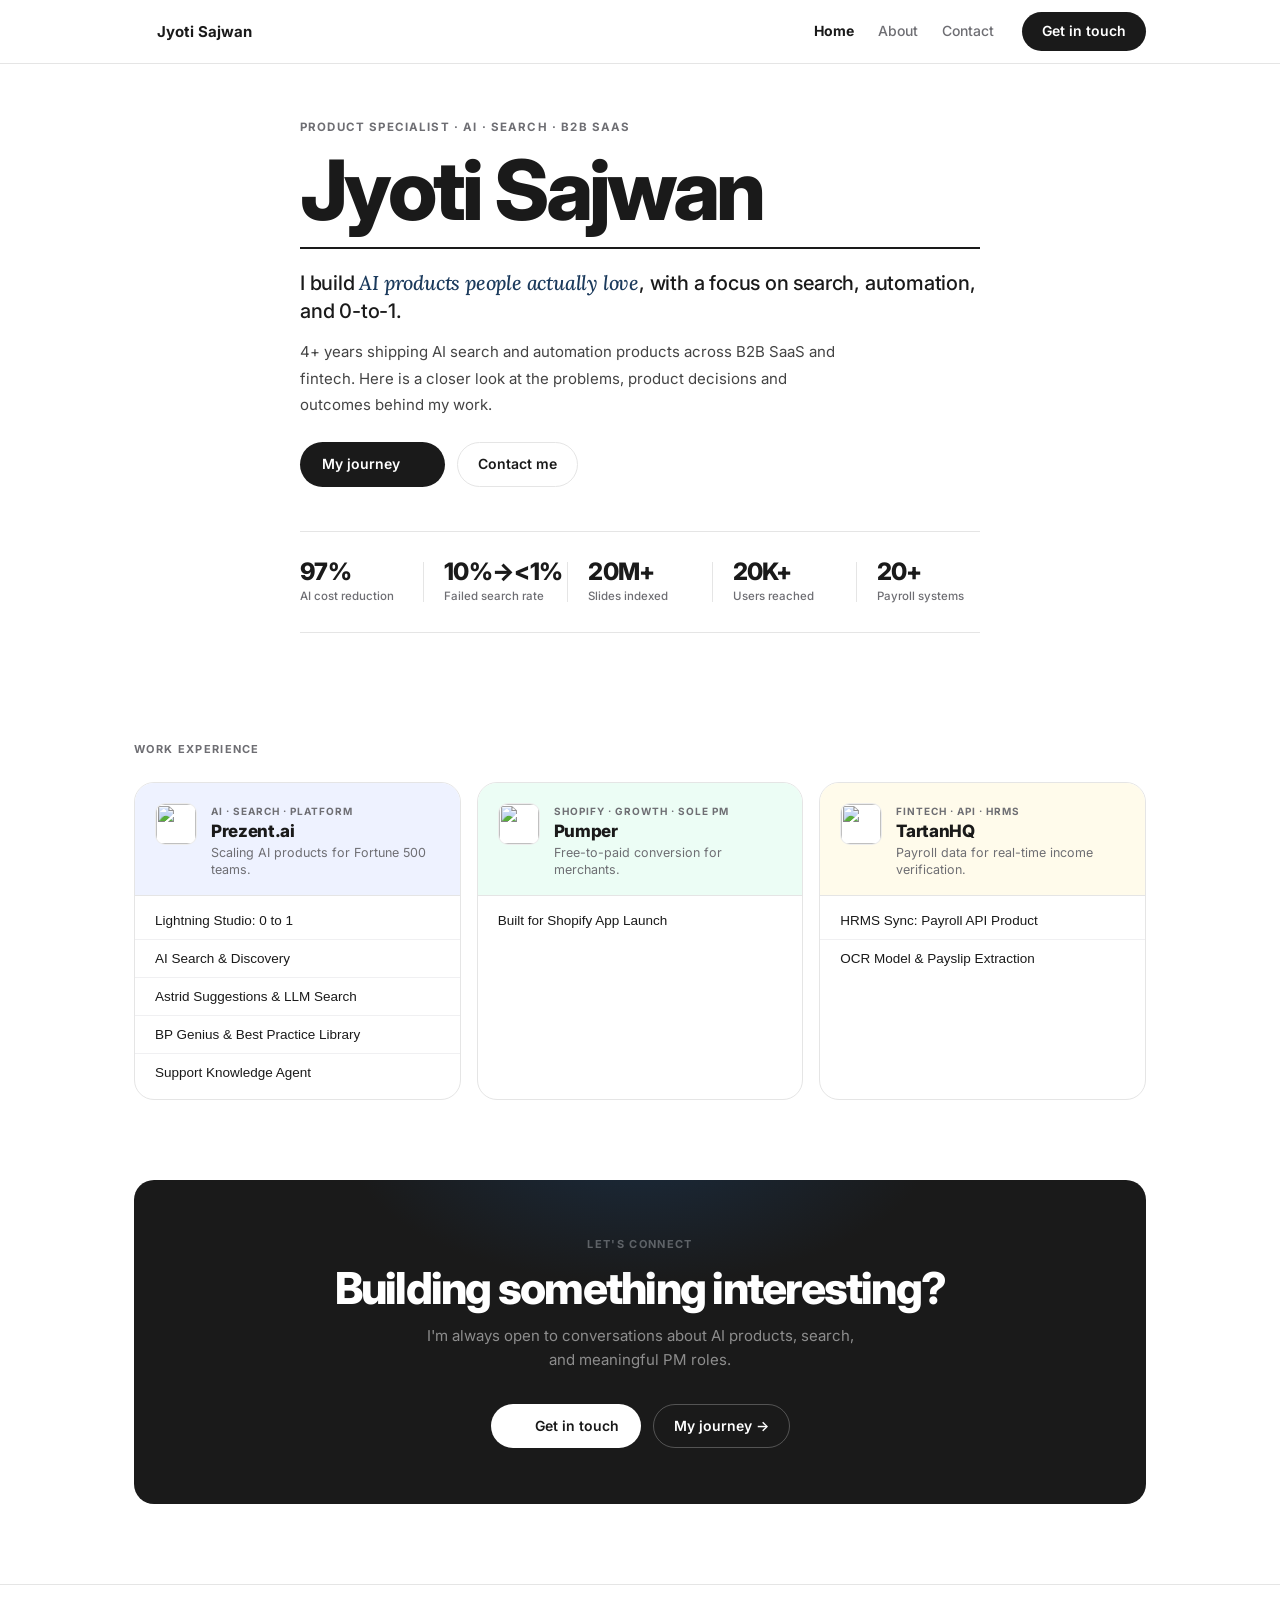
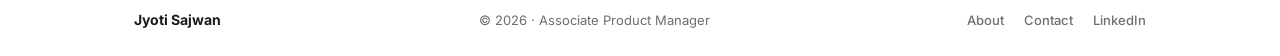
==== index.html @ 501ffacd "Add files via upload" ====
<!DOCTYPE html>
<html lang="en">
<head>
  <meta charset="UTF-8" />
  <meta name="viewport" content="width=device-width, initial-scale=1.0" />
  <title>Jyoti Sajwan | Product Manager</title>
  <meta name="description" content="Product professional with 4+ years of experience across AI products, search, automation, B2B SaaS and fintech. Selected work and experience." />
  <link rel="preconnect" href="https://fonts.googleapis.com" />
  <link rel="preconnect" href="https://fonts.gstatic.com" crossorigin />
  <link href="https://fonts.googleapis.com/css2?family=Inter:ital,wght@0,300;0,400;0,500;0,600;0,700;0,800;0,900;1,400&family=Lora:ital,wght@1,400;1,500;1,600&display=swap" rel="stylesheet" />
  <link rel="stylesheet" href="style.css" />
  <link rel="stylesheet" href="workflows.css" />
</head>
<body>
  <script src="assets/svg-sprite.js"></script>
  <!-- Shared SVG defs for every .wf diagram (styled in workflows.css) -->
  <svg class="wf-defs" width="0" height="0" aria-hidden="true" focusable="false">
    <defs>
      <marker id="wf-arrow" viewBox="0 0 10 10" refX="9" refY="5" markerWidth="7" markerHeight="7" orient="auto"><path class="wf-arrowhead" d="M1 1 L9 5 L1 9"/></marker>
      <linearGradient id="wf-area" x1="0" y1="0" x2="0" y2="1"><stop class="wf-area-stop wf-area-stop--top" offset="0"/><stop class="wf-area-stop wf-area-stop--bottom" offset="1"/></linearGradient>
    </defs>
  </svg>

  <!-- ═══════════════════════════════
       NAV
  ══════════════════════════════════ -->
  <nav class="nav" id="nav">
    <div class="nav-inner">
      <a href="index.html" class="nav-logo">
        <svg width="15" height="15" fill="none" stroke="currentColor" stroke-width="1.8" stroke-linecap="round" stroke-linejoin="round"><use href="#icon-1e23f2d197a8" /></svg>
        Jyoti Sajwan
      </a>
      <div class="nav-links">
        <div class="nav-desktop-links">
          <a href="index.html" class="nav-link" style="color:var(--black);font-weight:700">Home</a>
          <a href="about.html" class="nav-link">About</a>
          <a href="contact.html" class="nav-link">Contact</a>
        </div>
        <a href="contact.html" class="nav-cta">Get in touch</a>
      </div>
      <button class="hamburger" id="hamburger" aria-label="Menu">
        <span></span><span></span><span></span>
      </button>
    </div>
    <div class="mobile-nav" id="mobileNav">
      <a href="index.html"   class="mob-link" onclick="closeNav()">Home</a>
      <a href="about.html"   class="mob-link" onclick="closeNav()">About</a>
      <a href="contact.html" class="mob-link" onclick="closeNav()">Contact</a>
      <a href="contact.html" class="mob-link mob-cta" onclick="closeNav()">Get in touch</a>
    </div>
  </nav>

  <main>

    <!-- ═══════════════════════════════
         HERO, WORK INTRO
    ══════════════════════════════════ -->
    <section class="hero hero-work" id="top">
      <div class="container">

        <div class="hero-work-head">
          <p class="eyebrow">Product Specialist · AI · Search · B2B SaaS</p>
          <h1 class="hero-name">Jyoti Sajwan</h1>

          <div class="hero-rule"></div>

          <p class="hero-lead">
            I build <em>AI products people actually love</em>, with a focus on search, automation, and 0-to-1.
          </p>
          <p class="hero-bio">
            4+ years shipping AI search and automation products across B2B SaaS and fintech.
            Here is a closer look at the problems, product decisions and outcomes behind my work.
          </p>

          <div class="hero-ctas">
            <a href="about.html" class="btn-primary">
              My journey
              <svg width="15" height="15" fill="none" stroke="currentColor" stroke-width="2" stroke-linecap="round" stroke-linejoin="round"><use href="#icon-3f2096db27c5" /></svg>
            </a>
            <a href="contact.html" class="btn-ghost">Contact me</a>
          </div>
        </div>

        <!-- Impact strip -->
        <div class="impact-strip">
          <div class="impact-item">
            <span class="imp-num">97%</span>
            <span class="imp-lbl">AI cost reduction</span>
          </div>
          <div class="impact-div"></div>
          <div class="impact-item">
            <span class="imp-num">10%→&lt;1%</span>
            <span class="imp-lbl">Failed search rate</span>
          </div>
          <div class="impact-div"></div>
          <div class="impact-item">
            <span class="imp-num">20M+</span>
            <span class="imp-lbl">Slides indexed</span>
          </div>
          <div class="impact-div"></div>
          <div class="impact-item">
            <span class="imp-num">20K+</span>
            <span class="imp-lbl">Users reached</span>
          </div>
          <div class="impact-div"></div>
          <div class="impact-item">
            <span class="imp-num">20+</span>
            <span class="imp-lbl">Payroll systems</span>
          </div>
        </div>

      </div>
    </section>

    <!-- ═══════════════════════════════
         WORK EXPERIENCE
    ══════════════════════════════════ -->
    <section class="work-section" id="work">
      <div class="container">
        <p class="section-label">Work Experience</p>

        <!-- Experience cards row -->
        <div class="exp-cards-row">

          <!-- ── PREZENT.AI ── -->
          <div class="exp-col">
            <div class="exp-card-head prezent-head">
              <a class="exp-card-icon prezent-icon company-logo-link" href="https://www.prezent.ai/" target="_blank" rel="noopener noreferrer" tabindex="-1" aria-hidden="true">
                <img class="company-logo" src="assets/logos/prezent.svg" alt="" width="42" height="42" loading="lazy">
              </a>
              <div>
                <p class="exp-card-type">AI · Search · Platform</p>
                <h3 class="exp-card-company"><a class="company-site-link" href="https://www.prezent.ai/" target="_blank" rel="noopener noreferrer" aria-label="Visit Prezent.ai website">Prezent.ai</a></h3>
                <p class="exp-card-sub">Scaling AI products for Fortune 500 teams.</p>
              </div>
            </div>
            <ul class="exp-links-list">
              <li>
                <button class="exp-link-btn" onclick="openPanel('lightning')" aria-expanded="false">
                  Lightning Studio: 0 to 1
                  <svg width="14" height="14" fill="none" stroke="currentColor" stroke-width="2" stroke-linecap="round" stroke-linejoin="round"><use href="#icon-3f2096db27c5" /></svg>
                </button>
              </li>
              <li>
                <button class="exp-link-btn" onclick="openPanel('search')" aria-expanded="false">
                  AI Search & Discovery
                  <svg width="14" height="14" fill="none" stroke="currentColor" stroke-width="2" stroke-linecap="round" stroke-linejoin="round"><use href="#icon-3f2096db27c5" /></svg>
                </button>
              </li>
              <li>
                <button class="exp-link-btn" onclick="openPanel('astrid')" aria-expanded="false">
                  Astrid Suggestions & LLM Search
                  <svg width="14" height="14" fill="none" stroke="currentColor" stroke-width="2" stroke-linecap="round" stroke-linejoin="round"><use href="#icon-3f2096db27c5" /></svg>
                </button>
              </li>
              <li>
                <button class="exp-link-btn" onclick="openPanel('bpgenius')" aria-expanded="false">
                  BP Genius & Best Practice Library
                  <svg width="14" height="14" fill="none" stroke="currentColor" stroke-width="2" stroke-linecap="round" stroke-linejoin="round"><use href="#icon-3f2096db27c5" /></svg>
                </button>
              </li>
              <li>
                <button class="exp-link-btn" onclick="openPanel('support-agent')" aria-expanded="false">
                  Support Knowledge Agent
                  <svg width="14" height="14" fill="none" stroke="currentColor" stroke-width="2" stroke-linecap="round" stroke-linejoin="round"><use href="#icon-3f2096db27c5" /></svg>
                </button>
              </li>
            </ul>
          </div>

          <!-- ── PUMPER ── -->
          <div class="exp-col">
            <div class="exp-card-head pumper-head">
              <a class="exp-card-icon pumper-icon company-logo-link" href="https://www.pumper.run/" target="_blank" rel="noopener noreferrer" tabindex="-1" aria-hidden="true">
                <img class="company-logo" src="assets/logos/pumper.png" alt="" width="42" height="42" loading="lazy">
              </a>
              <div>
                <p class="exp-card-type">Shopify · Growth · Sole PM</p>
                <h3 class="exp-card-company"><a class="company-site-link" href="https://www.pumper.run/" target="_blank" rel="noopener noreferrer" aria-label="Visit Pumper website">Pumper</a></h3>
                <p class="exp-card-sub">Free-to-paid conversion for merchants.</p>
              </div>
            </div>
            <ul class="exp-links-list">
              <li>
                <button class="exp-link-btn" onclick="openPanel('shopify')" aria-expanded="false">
                  Built for Shopify App Launch
                  <svg width="14" height="14" fill="none" stroke="currentColor" stroke-width="2" stroke-linecap="round" stroke-linejoin="round"><use href="#icon-3f2096db27c5" /></svg>
                </button>
              </li>
            </ul>
          </div>

          <!-- ── TARTANHQ ── -->
          <div class="exp-col">
            <div class="exp-card-head tartan-head">
              <a class="exp-card-icon tartan-icon company-logo-link" href="https://www.tartanhq.com/" target="_blank" rel="noopener noreferrer" tabindex="-1" aria-hidden="true">
                <img class="company-logo" src="assets/logos/tartanhq.png" alt="" width="42" height="42" loading="lazy">
              </a>
              <div>
                <p class="exp-card-type">Fintech · API · HRMS</p>
                <h3 class="exp-card-company"><a class="company-site-link" href="https://www.tartanhq.com/" target="_blank" rel="noopener noreferrer" aria-label="Visit TartanHQ website">TartanHQ</a></h3>
                <p class="exp-card-sub">Payroll data for real-time income verification.</p>
              </div>
            </div>
            <ul class="exp-links-list">
              <li>
                <button class="exp-link-btn" onclick="openPanel('hrms')" aria-expanded="false">
                  HRMS Sync: Payroll API Product
                  <svg width="14" height="14" fill="none" stroke="currentColor" stroke-width="2" stroke-linecap="round" stroke-linejoin="round"><use href="#icon-3f2096db27c5" /></svg>
                </button>
              </li>
              <li>
                <button class="exp-link-btn" onclick="openPanel('ocr')" aria-expanded="false">
                  OCR Model & Payslip Extraction
                  <svg width="14" height="14" fill="none" stroke="currentColor" stroke-width="2" stroke-linecap="round" stroke-linejoin="round"><use href="#icon-3f2096db27c5" /></svg>
                </button>
              </li>
            </ul>
          </div>

        </div><!-- /.exp-cards-row -->

        <!-- ═══ INLINE DETAIL PANELS ═══ -->

        <!-- Lightning Studio -->
        <div class="detail-panel" id="panel-lightning">
          <button class="panel-close" onclick="closePanel('lightning')" aria-label="Close">
            <svg width="16" height="16" fill="none" stroke="currentColor" stroke-width="2" stroke-linecap="round" stroke-linejoin="round"><use href="#icon-7aa8e89c5945" /></svg>
            Close
          </button>
          <div class="panel-inner">
            <div class="panel-meta"><span class="panel-company prezent-text">Prezent.ai</span><span class="panel-dot">·</span><span class="panel-role">Product Specialist / APM L2</span><span class="panel-dot">·</span><span class="panel-date">Jan 2026 – Present</span></div>
            <h2 class="panel-title">Lightning Studio</h2>
            <p class="panel-subtitle">Turning a 3–4 day manual brand-template conversion process into a workflow that completes in seconds.</p>
            <div class="panel-stats"><div class="pstat"><span class="pstat-num">3–4 days → seconds</span><span class="pstat-lbl">Template conversion time</span></div><div class="pstat"><span class="pstat-num">~97%</span><span class="pstat-lbl">AI captioning cost reduction</span></div><div class="pstat"><span class="pstat-num">~58%</span><span class="pstat-lbl">Re-indexing time saved</span></div></div>
            <figure class="wf-figure">
    <svg class="wf" viewBox="-65 0 1250 300" style="--wf-vw:1250" role="img" aria-labelledby="wf-lightning-t wf-lightning-d">
      <title id="wf-lightning-t">Lightning Studio workflow</title><desc id="wf-lightning-d">A horizontal four-step workflow from a new brand template through asset structuring and automated conversion to brand-compliant shells, reducing conversion time from three to four days to seconds.</desc>
      <text class="wf-eyebrow" x="28" y="30">WORKFLOW</text>
      <text class="wf-title" x="28" y="60">Lightning Studio</text>
      <text class="wf-sub" x="28" y="82">Automated brand-template conversion</text>
      <path class="wf-connector" marker-end="url(#wf-arrow)" d="M150 171 H282"/><path class="wf-connector" marker-end="url(#wf-arrow)" d="M490 171 H622"/><path class="wf-connector" marker-end="url(#wf-arrow)" d="M830 171 H962"/>
      <g><rect class="wf-node" x="-50" y="130" width="200" height="82" rx="12"/><text class="wf-node-title" x="50" y="170" text-anchor="middle">1. New brand template</text><text class="wf-node-sub" x="50" y="190" text-anchor="middle">Client uploads template</text></g>
      <g><rect class="wf-node" x="290" y="130" width="200" height="82" rx="12"/><text class="wf-node-title" x="390" y="170" text-anchor="middle">2. Structure</text><text class="wf-node-sub" x="390" y="190" text-anchor="middle">Convert slide assets to SVG</text></g>
      <g><rect class="wf-node" x="630" y="130" width="200" height="82" rx="12"/><text class="wf-node-title" x="730" y="170" text-anchor="middle">3. Conversion engine</text><text class="wf-node-sub" x="730" y="190" text-anchor="middle">Apply brand rules &amp; layouts</text></g>
      <g><rect class="wf-node wf-node--accent" x="970" y="130" width="200" height="82" rx="12"/><text class="wf-node-title" x="1070" y="170" text-anchor="middle">4. Brand-compliant shells</text><text class="wf-node-sub" x="1070" y="190" text-anchor="middle">Ready in seconds</text></g>
      <rect class="wf-rule" x="28" y="250" width="1064" height="1"/>
      <text class="wf-kpi" x="28" y="282">3–4 days → seconds<tspan class="wf-label" dx="16">Template conversion</tspan></text>
      <circle class="wf-dot" r="5.5"><animateMotion dur="3.77s" repeatCount="indefinite" path="M150 171 H282 M490 171 H622 M830 171 H962"/></circle>
      <circle class="wf-dot" r="5.5"><animateMotion dur="3.77s" begin="-0.8s" repeatCount="indefinite" path="M150 171 H282 M490 171 H622 M830 171 H962"/></circle>
      <circle class="wf-dot" r="5.5"><animateMotion dur="3.77s" begin="-1.6s" repeatCount="indefinite" path="M150 171 H282 M490 171 H622 M830 171 H962"/></circle>
    </svg>
    <figcaption>Project-specific workflow · conceptual view of the described product journey</figcaption>
  </figure>
            <div class="panel-body"><div class="panel-block"><h4>The Problem</h4><p>When a client introduced a new brand template or updated an existing one, designers had to manually convert slides into brand-compliant shells. The work took around <strong>3–4 days</strong> and created a dependency on design capacity.</p></div><div class="panel-block"><h4>The Stakes</h4><p>Every new or updated template added another manual conversion task. This slowed client enablement and made the process difficult to scale as more brands and templates were introduced.</p></div><div class="panel-block"><h4>The Job</h4><p>Make template conversion repeatable and dramatically faster, so clients could move from a new brand template to usable, brand-compliant shells without waiting days for manual design work.</p></div><div class="panel-block"><h4>How</h4><p>The workflow converts slide assets into structured SVG-based assets and runs them through an automated conversion pipeline that applies the required brand structure and layouts. The resulting shells can be generated in seconds.</p><p>For the related image and slide captioning workflow, I evaluated <strong>BLIP, Gemini and GPT-4V</strong> and selected Gemini based on the evaluation. This contributed to approximately <strong>97% lower AI captioning cost</strong> and <strong>58% less re-indexing time</strong>.</p></div><div class="panel-block"><h4>Impact</h4><p>Template conversion moved from a <strong>3–4 day manual process to seconds</strong>, reducing the turnaround time and dependency on manual designer effort. The captioning workflow also reduced AI cost and re-indexing time.</p></div></div>
          
          </div>
        </div>

        <!-- AI Search & Discovery -->
        <div class="detail-panel" id="panel-search">
          <button class="panel-close" onclick="closePanel('search')" aria-label="Close">
            <svg width="16" height="16" fill="none" stroke="currentColor" stroke-width="2" stroke-linecap="round" stroke-linejoin="round"><use href="#icon-7aa8e89c5945" /></svg>
            Close
          </button>
          <div class="panel-inner">
            <div class="panel-meta"><span class="panel-company prezent-text">Prezent.ai</span><span class="panel-dot">·</span><span class="panel-role">Platform PM</span><span class="panel-dot">·</span><span class="panel-date">Project case study</span></div>
            <h2 class="panel-title">Search &amp; Discovery</h2>
            <p class="panel-subtitle">Built a novel slide search experience and reduced the “no results” rate from 10% to under 1%.</p>

            <div class="panel-stats">
              <div class="pstat"><span class="pstat-num">&lt;1%</span><span class="pstat-lbl">No-results rate, down from 10%</span></div>
              <div class="pstat"><span class="pstat-num">99%</span><span class="pstat-lbl">Of 1,000 real queries solved in evaluation</span></div>
              <div class="pstat"><span class="pstat-num">$1.2M</span><span class="pstat-lbl">At-risk account retained</span></div>
            </div>

            <figure class="wf-figure">
    <svg class="wf" viewBox="0 0 1340 290" style="--wf-vw:1340" role="img" aria-labelledby="wf-search-t wf-search-d">
      <title id="wf-search-t">Search and Discovery workflow</title><desc id="wf-search-d">At upload, slides are analysed by vision models. Gemini Flash extracts imagery, text, visual flow and business concept metadata, which is stored in a vector database. At search, a query enters Apache Solr for hybrid keyword and semantic retrieval, followed by relevance ranking and results. A 1,000-query evaluation recorded 99 percent solved and the no-results rate fell from 10 percent to under 1 percent.</desc>
      <text class="wf-eyebrow" x="25" y="24">AT UPLOAD</text>
      <g><rect class="wf-node" x="25" y="42" width="95" height="60" rx="12"/><text class="wf-node-title" x="72" y="78" text-anchor="middle">Slide</text></g>
      <path class="wf-connector" marker-end="url(#wf-arrow)" d="M120 72 H151"/>
      <rect class="wf-zone" x="151" y="25" width="255" height="126" rx="16"/>
      <text class="wf-eyebrow" x="168" y="46">VISION MODELS</text>
      <rect class="wf-chip" x="168" y="61" width="62" height="31" rx="15.5"/><text class="wf-label wf-strike" x="199" y="81" text-anchor="middle">YOLO</text>
      <rect class="wf-chip" x="238" y="61" width="62" height="31" rx="15.5"/><text class="wf-label wf-strike" x="269" y="81" text-anchor="middle">BLIP</text>
      <rect class="wf-chip-dark" x="308" y="61" width="82" height="31" rx="15.5"/><text class="wf-chip-text" x="349" y="81" text-anchor="middle">Gemini Flash</text>
      <path class="wf-connector" d="M390 76 C415 76 408 40 432 40 M390 76 C415 76 408 70 432 70 M390 76 C415 76 408 100 432 100 M390 76 C415 76 408 130 432 130"/>
      <rect class="wf-tag" x="432" y="26" width="120" height="27" rx="13.5"/><text class="wf-tag-text" x="492" y="44" text-anchor="middle">Imagery</text><rect class="wf-tag" x="432" y="56" width="120" height="27" rx="13.5"/><text class="wf-tag-text" x="492" y="74" text-anchor="middle">Text</text><rect class="wf-tag" x="432" y="86" width="120" height="27" rx="13.5"/><text class="wf-tag-text" x="492" y="104" text-anchor="middle">Visual flow</text><rect class="wf-tag" x="432" y="116" width="120" height="27" rx="13.5"/><text class="wf-tag-text" x="492" y="134" text-anchor="middle">Business concept</text>
      <path class="wf-connector" d="M552 40 C580 40 565 76 595 76 M552 70 C580 70 565 76 595 76 M552 100 C580 100 565 76 595 76 M552 130 C580 130 565 76 595 76"/>
      <path class="wf-connector" marker-end="url(#wf-arrow)" d="M595 82 H610"/>
      <ellipse class="wf-outline" cx="655" cy="67" rx="49" ry="11"/>
      <path class="wf-outline" d="M606 67 V124 C606 138 704 138 704 124 V67"/>
      <path class="wf-connector" d="M606 124 C606 138 704 138 704 124"/>
      <text class="wf-node-title wf-node-title--sm" x="655" y="101" text-anchor="middle">Vector DB</text>
      <path class="wf-connector" marker-end="url(#wf-arrow)" d="M704 95 H735"/>
      <text class="wf-eyebrow" x="25" y="190">AT SEARCH</text>
      <g><rect class="wf-node" x="25" y="207" width="95" height="60" rx="12"/><text class="wf-node-title" x="72" y="243" text-anchor="middle">Query</text></g>
      <path class="wf-connector" marker-end="url(#wf-arrow)" d="M120 237 H735"/>
      <rect class="wf-zone" x="735" y="55" width="205" height="195" rx="16"/>
      <text class="wf-eyebrow" x="753" y="77">APACHE SOLR</text>
      <rect class="wf-node" x="753" y="91" width="169" height="43" rx="12"/><text class="wf-node-title wf-node-title--sm" x="768" y="117">Keyword<tspan class="wf-label" dx="6">· exact match</tspan></text>
      <rect class="wf-node" x="753" y="146" width="169" height="43" rx="12"/><text class="wf-node-title wf-node-title--sm" x="768" y="172">Semantic<tspan class="wf-label" dx="6">· embeddings</tspan></text>
      <text class="wf-node-sub" x="837" y="222" text-anchor="middle">hybrid retrieval</text>
      <path class="wf-connector" marker-end="url(#wf-arrow)" d="M940 153 H974"/>
      <g><rect class="wf-node" x="974" y="119" width="142" height="70" rx="12"/><text class="wf-node-title" x="1045" y="145" text-anchor="middle">Relevance</text><text class="wf-node-sub" x="1045" y="165" text-anchor="middle">Visuals or data?</text></g>
      <path class="wf-connector" marker-end="url(#wf-arrow)" d="M1116 153 H1150"/>
      <g><rect class="wf-node" x="1150" y="121" width="165" height="64" rx="12"/><text class="wf-node-title" x="1232" y="159" text-anchor="middle">Results</text></g>
      <path class="wf-connector" marker-end="url(#wf-arrow)" d="M1232 121 V92"/>
      <g><rect class="wf-node" x="1150" y="30" width="165" height="62" rx="12"/><text class="wf-node-title wf-node-title--sm" x="1232" y="54" text-anchor="middle">Eval · 1,000 queries</text><text class="wf-node-sub" x="1232" y="73" text-anchor="middle">99% solved</text></g>
      <path class="wf-connector" marker-end="url(#wf-arrow)" d="M1232 185 V211"/>
      <g><rect class="wf-node-dark" x="1150" y="211" width="165" height="57" rx="12"/><text class="wf-node-sub wf-on-dark-muted" x="1232" y="233" text-anchor="middle">No-results rate</text><text class="wf-node-title wf-on-dark" x="1232" y="254" text-anchor="middle">10% → &lt;1%</text></g>
      <path class="wf-connector wf-connector--soft" marker-end="url(#wf-arrow)" d="M1150 61 H1090 V14 H279 V25"/>
      <circle class="wf-dot" r="5.5"><animateMotion dur="12.13s" repeatCount="indefinite" path="M120 72 H151 M595 82 H610 M704 95 H735 M120 237 H735 M940 153 H974 M1116 153 H1150 M1232 121 V92 M1232 185 V211 M390 76 C415 76 408 40 432 40 M390 76 C415 76 408 70 432 70 M390 76 C415 76 408 100 432 100 M390 76 C415 76 408 130 432 130 M552 40 C580 40 565 76 595 76 M552 70 C580 70 565 76 595 76 M552 100 C580 100 565 76 595 76 M552 130 C580 130 565 76 595 76"/></circle>
      <circle class="wf-dot" r="5.5"><animateMotion dur="12.13s" begin="-0.8s" repeatCount="indefinite" path="M120 72 H151 M595 82 H610 M704 95 H735 M120 237 H735 M940 153 H974 M1116 153 H1150 M1232 121 V92 M1232 185 V211 M390 76 C415 76 408 40 432 40 M390 76 C415 76 408 70 432 70 M390 76 C415 76 408 100 432 100 M390 76 C415 76 408 130 432 130 M552 40 C580 40 565 76 595 76 M552 70 C580 70 565 76 595 76 M552 100 C580 100 565 76 595 76 M552 130 C580 130 565 76 595 76"/></circle>
      <circle class="wf-dot" r="5.5"><animateMotion dur="12.13s" begin="-1.6s" repeatCount="indefinite" path="M120 72 H151 M595 82 H610 M704 95 H735 M120 237 H735 M940 153 H974 M1116 153 H1150 M1232 121 V92 M1232 185 V211 M390 76 C415 76 408 40 432 40 M390 76 C415 76 408 70 432 70 M390 76 C415 76 408 100 432 100 M390 76 C415 76 408 130 432 130 M552 40 C580 40 565 76 595 76 M552 70 C580 70 565 76 595 76 M552 100 C580 100 565 76 595 76 M552 130 C580 130 565 76 595 76"/></circle>
    </svg>
    <figcaption>Project-specific workflow · conceptual view of slide enrichment and hybrid search</figcaption>
  </figure>

            <div class="panel-body">
              <div class="panel-block"><h4>The Problem</h4><p>Users struggled to find slides they knew already existed. Traditional keyword search could miss content when the query did not match the wording or concepts represented on a slide.</p></div>
              <div class="panel-block"><h4>The Stakes</h4><p>A <strong>$1.2M account</strong> was frustrated because its teams could not find existing slides. On a content platform, an asset users cannot discover loses much of its value. The experience needed to work across <strong>150+ enterprise accounts</strong>.</p></div>
              <div class="panel-block"><h4>The Job</h4><p>Redefine slide search so users could discover relevant content through both the language they used and the meaning and visual context of the slide, without slowing the platform down.</p></div>
              <div class="panel-block"><h4>How</h4><p>At upload, vision models analyse each slide and Gemini Flash extracts metadata covering imagery, text, visual flow and business concepts. This enriched metadata is stored in a vector database.</p><p>At search time, Apache Solr combines exact keyword matching with semantic retrieval using embeddings. Results are then ranked for relevance, including whether the user is looking for visuals or data. The workflow was evaluated against 1,000 real queries.</p></div>
              <div class="panel-block"><h4>Impact</h4><p>The no-results rate dropped from <strong>10% to under 1%</strong>. In the 1,000-query evaluation, <strong>99%</strong> of queries were solved. The improvement helped address the discoverability issue affecting a <strong>$1.2M account</strong>.</p></div>
            </div>
          </div>
        </div>

        <!-- Astrid -->
        <div class="detail-panel" id="panel-astrid">
          <button class="panel-close" onclick="closePanel('astrid')" aria-label="Close">
            <svg width="16" height="16" fill="none" stroke="currentColor" stroke-width="2" stroke-linecap="round" stroke-linejoin="round"><use href="#icon-7aa8e89c5945" /></svg>
            Close
          </button>
          <div class="panel-inner">
            <div class="panel-meta"><span class="panel-company prezent-text">Prezent.ai</span><span class="panel-dot">·</span><span class="panel-role">Product Specialist / APM L2</span></div>
            <h2 class="panel-title">Astrid Suggestions & LLM-Powered Search</h2>
            <p class="panel-subtitle">Helping users discover the right search terms when they are unsure what to look for.</p>
            <div class="panel-stats"><div class="pstat"><span class="pstat-num">20,000+</span><span class="pstat-lbl">Unique users in month one</span></div><div class="pstat"><span class="pstat-num">500K+</span><span class="pstat-lbl">Auto Generator runs</span></div><div class="pstat"><span class="pstat-num">100K+</span><span class="pstat-lbl">BioPharma downloads</span></div></div>
            <figure class="wf-figure">
    <svg class="wf" viewBox="-65 0 1250 300" style="--wf-vw:1250" role="img" aria-labelledby="wf-astrid-t wf-astrid-d">
      <title id="wf-astrid-t">Astrid Suggestions workflow</title><desc id="wf-astrid-d">Search guidance when users need a better query</desc>
      <text class="wf-eyebrow" x="28" y="30">WORKFLOW</text>
      <text class="wf-title" x="28" y="60">Astrid Suggestions</text>
      <text class="wf-sub" x="28" y="82">Search guidance when users need a better query</text>
      <path class="wf-connector" marker-end="url(#wf-arrow)" d="M150 171 H197"/><path class="wf-connector" marker-end="url(#wf-arrow)" d="M405 171 H452"/><path class="wf-connector" marker-end="url(#wf-arrow)" d="M660 171 H707"/><path class="wf-connector" marker-end="url(#wf-arrow)" d="M915 171 H962"/>
      <g><rect class="wf-node" x="-50" y="130" width="200" height="82" rx="12"/><text class="wf-node-title" x="50" y="170" text-anchor="middle">1. User query</text><text class="wf-node-sub" x="50" y="190" text-anchor="middle">What the user types</text></g>
      <g><rect class="wf-node" x="205" y="130" width="200" height="82" rx="12"/><text class="wf-node-title" x="305" y="170" text-anchor="middle">2. Exact match</text><text class="wf-node-sub" x="305" y="190" text-anchor="middle">Find direct keyword matches</text></g>
      <g><rect class="wf-node" x="460" y="130" width="200" height="82" rx="12"/><text class="wf-node-title" x="560" y="170" text-anchor="middle">3. Partial match</text><text class="wf-node-sub" x="560" y="190" text-anchor="middle">Find related terms</text></g>
      <g><rect class="wf-node" x="715" y="130" width="200" height="82" rx="12"/><text class="wf-node-title" x="815" y="170" text-anchor="middle">4. Semantic match</text><text class="wf-node-sub" x="815" y="190" text-anchor="middle">Understand meaning</text></g>
      <g><rect class="wf-node wf-node--accent" x="970" y="130" width="200" height="82" rx="12"/><text class="wf-node-title" x="1070" y="170" text-anchor="middle">5. Try Searching For</text><text class="wf-node-sub" x="1070" y="190" text-anchor="middle">Suggest synonyms &amp; alternatives</text></g>
      <rect class="wf-rule" x="28" y="250" width="1064" height="1"/>
      <text class="wf-kpi" x="28" y="282">20K+ users<tspan class="wf-label" dx="16">Unique users in month one</tspan></text>
      <circle class="wf-dot" r="5.5"><animateMotion dur="1.79s" repeatCount="indefinite" path="M150 171 H197 M405 171 H452 M660 171 H707 M915 171 H962"/></circle>
      <circle class="wf-dot" r="5.5"><animateMotion dur="1.79s" begin="-0.8s" repeatCount="indefinite" path="M150 171 H197 M405 171 H452 M660 171 H707 M915 171 H962"/></circle>
      <circle class="wf-dot" r="5.5"><animateMotion dur="1.79s" begin="-1.6s" repeatCount="indefinite" path="M150 171 H197 M405 171 H452 M660 171 H707 M915 171 H962"/></circle>
    </svg>
    <figcaption>Project-specific workflow · conceptual view of the described product journey</figcaption>
  </figure>
            <div class="panel-body"><div class="panel-block"><h4>The Problem</h4><p>Users often knew the kind of slide they needed but did not know the exact words to search for. A search experience that depended too heavily on the user’s wording could make relevant content difficult to discover.</p></div><div class="panel-block"><h4>The Stakes</h4><p>When users cannot translate their intent into an effective query, they may miss useful slides or abandon the search. This creates friction in content discovery and reduces the value of the existing library.</p></div><div class="panel-block"><h4>The Job</h4><p>Guide users towards better queries by using the context available in slide metadata and language models, while supporting multiple levels of matching.</p></div><div class="panel-block"><h4>How</h4><p>The search journey supports <strong>exact matching</strong>, <strong>partial matching</strong> and <strong>semantic matching</strong>. When a query does not return a useful match, <strong>Try Searching For</strong> can suggest related terms, synonyms or alternative queries based on the user’s intent and available context.</p><p>Astrid Suggestions adds contextual query guidance so users have a starting point even when they are unsure how to phrase their search. Separately, BioPharma-focused Contextual Intelligence enriched the Auto Generator’s knowledge base with industry context.</p></div><div class="panel-block"><h4>Impact</h4><p>The product reached <strong>20,000+ unique users in its first month</strong> without paid acquisition. The BioPharma-related usage figures shared for this work include <strong>500K+ Auto Generator runs</strong> and <strong>100K+ downloads</strong>.</p></div></div>
          
          </div>
        </div>

        <!-- BP Genius -->
        <div class="detail-panel" id="panel-bpgenius">
          <button class="panel-close" onclick="closePanel('bpgenius')" aria-label="Close">
            <svg width="16" height="16" fill="none" stroke="currentColor" stroke-width="2" stroke-linecap="round" stroke-linejoin="round"><use href="#icon-7aa8e89c5945" /></svg>
            Close
          </button>
          <div class="panel-inner">
            <div class="panel-meta"><span class="panel-company prezent-text">Prezent.ai</span><span class="panel-dot">·</span><span class="panel-role">Product Specialist / APM L2</span></div>
            <h2 class="panel-title">BP Genius & Best Practice Library</h2>
            <p class="panel-subtitle">Transforming existing presentation content for a different industry using prompt-driven AI workflows.</p>
            <div class="panel-stats"><div class="pstat"><span class="pstat-num">Industry-aware</span><span class="pstat-lbl">Content transformation</span></div><div class="pstat"><span class="pstat-num">Minutes</span><span class="pstat-lbl">Adaptation workflow</span></div></div>
            <figure class="wf-figure">
    <svg class="wf" viewBox="-65 0 1250 300" style="--wf-vw:1250" role="img" aria-labelledby="wf-bpgenius-t wf-bpgenius-d">
      <title id="wf-bpgenius-t">BP Genius workflow</title><desc id="wf-bpgenius-d">Transform existing content for a new industry</desc>
      <text class="wf-eyebrow" x="28" y="30">WORKFLOW</text>
      <text class="wf-title" x="28" y="60">BP Genius</text>
      <text class="wf-sub" x="28" y="82">Transform existing content for a new industry</text>
      <path class="wf-connector" marker-end="url(#wf-arrow)" d="M150 171 H197"/><path class="wf-connector" marker-end="url(#wf-arrow)" d="M405 171 H452"/><path class="wf-connector" marker-end="url(#wf-arrow)" d="M660 171 H707"/><path class="wf-connector" marker-end="url(#wf-arrow)" d="M915 171 H962"/>
      <g><rect class="wf-node" x="-50" y="130" width="200" height="82" rx="12"/><text class="wf-node-title" x="50" y="170" text-anchor="middle">1. Existing deck</text><text class="wf-node-sub" x="50" y="190" text-anchor="middle">Start with approved content</text></g>
      <g><rect class="wf-node" x="205" y="130" width="200" height="82" rx="12"/><text class="wf-node-title" x="305" y="170" text-anchor="middle">2. Industry prompt</text><text class="wf-node-sub" x="305" y="190" text-anchor="middle">“Adapt for manufacturing”</text></g>
      <g><rect class="wf-node" x="460" y="130" width="200" height="82" rx="12"/><text class="wf-node-title" x="560" y="170" text-anchor="middle">3. System prompt</text><text class="wf-node-sub" x="560" y="190" text-anchor="middle">Apply industry context &amp; rules</text></g>
      <g><rect class="wf-node" x="715" y="130" width="200" height="82" rx="12"/><text class="wf-node-title" x="815" y="170" text-anchor="middle">4. AI transformation</text><text class="wf-node-sub" x="815" y="190" text-anchor="middle">Rewrite relevant content</text></g>
      <g><rect class="wf-node wf-node--accent" x="970" y="130" width="200" height="82" rx="12"/><text class="wf-node-title" x="1070" y="170" text-anchor="middle">5. New industry deck</text><text class="wf-node-sub" x="1070" y="190" text-anchor="middle">Review and refine</text></g>
      <rect class="wf-rule" x="28" y="250" width="1064" height="1"/>
      <text class="wf-kpi" x="28" y="282">Minutes<tspan class="wf-label" dx="16">Industry adaptation workflow</tspan></text>
      <circle class="wf-dot" r="5.5"><animateMotion dur="1.79s" repeatCount="indefinite" path="M150 171 H197 M405 171 H452 M660 171 H707 M915 171 H962"/></circle>
      <circle class="wf-dot" r="5.5"><animateMotion dur="1.79s" begin="-0.8s" repeatCount="indefinite" path="M150 171 H197 M405 171 H452 M660 171 H707 M915 171 H962"/></circle>
      <circle class="wf-dot" r="5.5"><animateMotion dur="1.79s" begin="-1.6s" repeatCount="indefinite" path="M150 171 H197 M405 171 H452 M660 171 H707 M915 171 H962"/></circle>
    </svg>
    <figcaption>Project-specific workflow · conceptual view of the described product journey</figcaption>
  </figure>
            <div class="panel-body"><div class="panel-block"><h4>The Problem</h4><p>Teams repeatedly created similar presentation content for different industries. For example, an existing pharmaceutical brand plan might need to be adapted for a manufacturing or technology audience. Doing this manually meant rewriting and reworking content for each new context.</p></div><div class="panel-block"><h4>The Stakes</h4><p>Manual adaptation consumed team time and made it harder to scale industry-specific presentation creation across multiple domains.</p></div><div class="panel-block"><h4>The Job</h4><p>Enable teams to take existing presentation content and adapt it to a target industry without starting from scratch each time.</p></div><div class="panel-block"><h4>How</h4><p>BP Genius uses a predefined <strong>system prompt</strong> to guide the transformation. A user provides an instruction describing the required change, such as adapting pharmaceutical content for manufacturing. The workflow uses the target-industry context to revise the content and produce an industry-relevant version in minutes.</p></div><div class="panel-block"><h4>Impact</h4><p>BP Genius made it possible to adapt existing presentation content for a new industry in minutes rather than manually rewriting the material from the beginning. No additional percentage improvement is claimed here because a verified measurement was not provided.</p></div></div>
          
          </div>
        </div>

        <!-- Shopify App -->
        <div class="detail-panel" id="panel-shopify">
          <button class="panel-close" onclick="closePanel('shopify')" aria-label="Close">
            <svg width="16" height="16" fill="none" stroke="currentColor" stroke-width="2" stroke-linecap="round" stroke-linejoin="round"><use href="#icon-7aa8e89c5945" /></svg>
            Close
          </button>
          <div class="panel-inner">
            <div class="panel-meta"><span class="panel-company pumper-text">Pumper</span><span class="panel-dot">·</span><span class="panel-role">Product Manager</span><span class="panel-dot">·</span><span class="panel-date">Mar – Jul 2024</span></div>
            <h2 class="panel-title">Shopify App Launch</h2>
            <p class="panel-subtitle">Taking a Shopify app through the Built for Shopify certification journey.</p>
            <div class="panel-stats"><div class="pstat"><span class="pstat-num">4,000+</span><span class="pstat-lbl">Merchants</span></div><div class="pstat"><span class="pstat-num">+20%</span><span class="pstat-lbl">Merchant sign-ups</span></div><div class="pstat"><span class="pstat-num">Built for Shopify</span><span class="pstat-lbl">Certification</span></div></div>
            <figure class="wf-figure">
    <svg class="wf" viewBox="0 0 1200 520" style="--wf-vw:1200" role="img" aria-labelledby="wf-shopify-t wf-shopify-d">
      <title id="wf-shopify-t">Pumper merchant growth journey</title><desc id="wf-shopify-d">A rising merchant adoption curve, from app discovery and trust to adoption and more than four thousand merchants.</desc>
      <text class="wf-eyebrow" x="70" y="58">MERCHANT ADOPTION JOURNEY</text>
      <text class="wf-title" x="70" y="92">From app discovery to a growing merchant base</text>
      <path d="M90 385 C250 380 280 350 400 330 S600 275 710 235 S930 150 1090 105 L1090 410 L90 410 Z" fill="url(#wf-area)"/>
      <path class="wf-data-line" d="M90 385 C250 380 280 350 400 330 S600 275 710 235 S930 150 1090 105"/>
      <circle class="wf-data-point" cx="90" cy="385" r="6"/>
      <circle class="wf-data-point" cx="400" cy="330" r="6"/>
      <circle class="wf-data-point" cx="710" cy="235" r="6"/>
      <circle class="wf-data-point wf-data-point--end" cx="1090" cy="105" r="7.5"/>
      <g transform="translate(70 430)"><text class="wf-node-title">App discovery</text><text class="wf-label" y="20">Merchant finds the app</text></g>
      <g transform="translate(345 375)"><text class="wf-node-title">Trust &amp; certification</text><text class="wf-label" y="20">Built for Shopify</text></g>
      <g transform="translate(650 280)"><text class="wf-node-title">Adoption</text><text class="wf-label" y="20">Improved merchant sign-ups</text></g>
      <g transform="translate(925 55)"><text class="wf-kpi">4,000+</text><text class="wf-label" y="22">Merchants</text></g>
      <text class="wf-label" x="70" y="505">Reported outcomes: 4,000+ merchants · 20% increase in merchant sign-ups</text>
      <circle class="wf-dot" r="5.5"><animateMotion dur="9.93s" repeatCount="indefinite" path="M90 385 C250 380 280 350 400 330 S600 275 710 235 S930 150 1090 105"/></circle>
      <circle class="wf-dot" r="5.5"><animateMotion dur="9.93s" begin="-0.8s" repeatCount="indefinite" path="M90 385 C250 380 280 350 400 330 S600 275 710 235 S930 150 1090 105"/></circle>
      <circle class="wf-dot" r="5.5"><animateMotion dur="9.93s" begin="-1.6s" repeatCount="indefinite" path="M90 385 C250 380 280 350 400 330 S600 275 710 235 S930 150 1090 105"/></circle>
    </svg>
    <figcaption>Project-specific workflow · conceptual view of the described product journey</figcaption>
  </figure>
            <div class="panel-body"><div class="panel-block"><h4>The Problem</h4><p>The app needed to meet Shopify’s Built for Shopify requirements and establish credibility with merchants in the Shopify ecosystem.</p></div><div class="panel-block"><h4>The Stakes</h4><p>Certification was an important trust signal for merchants evaluating apps. Meeting the requirements also meant aligning the product experience with Shopify’s expectations.</p></div><div class="panel-block"><h4>The Job</h4><p>Drive the product work needed to achieve Built for Shopify certification and support merchant acquisition.</p></div><div class="panel-block"><h4>How</h4><p>The work involved translating certification expectations into product requirements, coordinating implementation with engineering and design, and prioritising the changes needed to meet the standards.</p></div><div class="panel-block"><h4>Impact</h4><p>The app achieved <strong>Built for Shopify</strong> certification and supported a <strong>20% increase in merchant sign-ups</strong>. The product had more than <strong>4,000 merchants</strong>.</p></div></div>
          
          </div>
        </div>

        <!-- Support Knowledge Agent -->
        <div class="detail-panel" id="panel-support-agent">
          <button class="panel-close" onclick="closePanel('support-agent')" aria-label="Close">
            <svg width="16" height="16" fill="none" stroke="currentColor" stroke-width="2" stroke-linecap="round" stroke-linejoin="round"><use href="#icon-7aa8e89c5945" /></svg>
            Close
          </button>
          <div class="panel-inner">
            <div class="panel-meta"><span class="panel-company prezent-text">Prezent.ai</span><span class="panel-dot">·</span><span class="panel-role">Product Specialist / APM L2</span></div>
            <h2 class="panel-title">Support Knowledge Agent</h2>
            <p class="panel-subtitle">An AI knowledge-base chatbot that answers from company documentation and escalates genuine bugs to Jira.</p>
            <div class="panel-stats">
              <div class="pstat"><span class="pstat-num">Self-service</span><span class="pstat-lbl">Faster answers from internal knowledge</span></div>
              <div class="pstat"><span class="pstat-num">Jira</span><span class="pstat-lbl">Automated bug escalation</span></div>
            </div>
            <figure class="wf-figure">
    <svg class="wf" viewBox="-65 0 1250 300" style="--wf-vw:1250" role="img" aria-labelledby="wf-support-t wf-support-d">
      <title id="wf-support-t">Support Knowledge Agent workflow</title><desc id="wf-support-d">An AI knowledge-base chatbot answers from release notes, FAQs, Confluence pages and past support history, and escalates genuine bugs to Jira.</desc>
      <text class="wf-eyebrow" x="28" y="30">WORKFLOW</text>
      <text class="wf-title" x="28" y="60">Support Knowledge Agent</text>
      <text class="wf-sub" x="28" y="82">Answer from company knowledge or escalate to Jira</text>
      <path class="wf-connector" marker-end="url(#wf-arrow)" d="M150 171 H452"/><path class="wf-connector" marker-end="url(#wf-arrow)" d="M660 171 C811 171 811 135 962 135"/><path class="wf-connector" marker-end="url(#wf-arrow)" d="M660 171 C811 171 811 207 962 207"/>
      <g><rect class="wf-node" x="-50" y="130" width="200" height="82" rx="12"/><text class="wf-node-title" x="50" y="170" text-anchor="middle">1. Knowledge sources</text><text class="wf-node-sub" x="50" y="189" text-anchor="middle">Release notes · FAQs</text><text class="wf-node-sub" x="50" y="202" text-anchor="middle">Confluence · Support history</text></g>
      <g><rect class="wf-node wf-node--accent" x="460" y="130" width="200" height="82" rx="12"/><text class="wf-node-title" x="560" y="170" text-anchor="middle">2. KB chatbot</text><text class="wf-node-sub" x="560" y="190" text-anchor="middle">Answers from company knowledge</text></g>
      <g><rect class="wf-node" x="970" y="105" width="200" height="60" rx="12"/><text class="wf-node-title" x="1070" y="130" text-anchor="middle">3a. Answer</text><text class="wf-node-sub" x="1070" y="148" text-anchor="middle">Immediate response</text></g>
      <g><rect class="wf-node" x="970" y="177" width="200" height="60" rx="12"/><text class="wf-node-title" x="1070" y="202" text-anchor="middle">3b. Jira escalation</text><text class="wf-node-sub" x="1070" y="220" text-anchor="middle">Genuine bugs, with context</text></g>
      <rect class="wf-rule" x="28" y="250" width="1064" height="1"/>
      <text class="wf-kpi" x="28" y="282">Self-service<tspan class="wf-label" dx="16">Faster answers from internal knowledge</tspan></text>
      <circle class="wf-dot" r="5.5"><animateMotion dur="8.69s" repeatCount="indefinite" path="M150 171 H452 M660 171 C811 171 811 135 962 135 M660 171 C811 171 811 207 962 207"/></circle>
      <circle class="wf-dot" r="5.5"><animateMotion dur="8.69s" begin="-0.8s" repeatCount="indefinite" path="M150 171 H452 M660 171 C811 171 811 135 962 135 M660 171 C811 171 811 207 962 207"/></circle>
      <circle class="wf-dot" r="5.5"><animateMotion dur="8.69s" begin="-1.6s" repeatCount="indefinite" path="M150 171 H452 M660 171 C811 171 811 135 962 135 M660 171 C811 171 811 207 962 207"/></circle>
    </svg>
    <figcaption>Project-specific workflow · conceptual view of the described product journey</figcaption>
  </figure>
            <div class="panel-body">
              <div class="panel-block"><h4>The Problem</h4><p>Support requests and the ticket backlog were growing. Users needed a reliable way to find answers, while genuine bug reports took too long to reach the teams responsible for fixing them.</p></div>
              <div class="panel-block"><h4>The Stakes</h4><p>Without a knowledge-based self-service option, support teams had to spend time answering repeat questions. Bug reports also risked getting delayed in the support queue before reaching the right owners.</p></div>
              <div class="panel-block"><h4>The Job</h4><p>Create an AI knowledge-base agent that could answer questions using company documentation and automatically route genuine bugs to Jira with the relevant context.</p></div>
              <div class="panel-block"><h4>How</h4><p>Release notes, FAQs, Confluence pages and past support history are used as the knowledge base. The chatbot retrieves answers from this company knowledge rather than guessing. Known questions receive an immediate response, while genuine bugs are escalated to Jira automatically with the relevant details attached.</p></div>
              <div class="panel-block"><h4>Impact</h4><p>The workflow is designed to reduce repetitive support requests, ease ticket backlog pressure and speed up bug handoff through automated Jira escalation.</p></div>
            </div>
          </div>
        </div>

        <!-- HRMS Sync -->
        <div class="detail-panel" id="panel-hrms">
          <button class="panel-close" onclick="closePanel('hrms')" aria-label="Close">
            <svg width="16" height="16" fill="none" stroke="currentColor" stroke-width="2" stroke-linecap="round" stroke-linejoin="round"><use href="#icon-7aa8e89c5945" /></svg>
            Close
          </button>
          <div class="panel-inner">
            <div class="panel-meta"><span class="panel-company tartan-text">TartanHQ</span><span class="panel-dot">·</span><span class="panel-role">Associate Product Manager</span><span class="panel-dot">·</span><span class="panel-date">Apr – Dec 2023</span></div>
            <h2 class="panel-title">HRMS Sync: Payroll API Product</h2>
            <p class="panel-subtitle">Connecting payroll systems to make employee income data accessible for verification workflows.</p>
            <div class="panel-stats"><div class="pstat"><span class="pstat-num">20+</span><span class="pstat-lbl">Payroll integrations</span></div><div class="pstat"><span class="pstat-num">India + US</span><span class="pstat-lbl">Payroll coverage</span></div></div>
            <figure class="wf-figure">
    <svg class="wf" viewBox="-65 0 1250 300" style="--wf-vw:1250" role="img" aria-labelledby="wf-hrms-t wf-hrms-d">
      <title id="wf-hrms-t">HRMS Sync workflow</title><desc id="wf-hrms-d">Payroll integrations for income verification</desc>
      <text class="wf-eyebrow" x="28" y="30">WORKFLOW</text>
      <text class="wf-title" x="28" y="60">HRMS Sync</text>
      <text class="wf-sub" x="28" y="82">Payroll integrations for income verification</text>
      <path class="wf-connector" marker-end="url(#wf-arrow)" d="M150 171 H197"/><path class="wf-connector" marker-end="url(#wf-arrow)" d="M405 171 H452"/><path class="wf-connector" marker-end="url(#wf-arrow)" d="M660 171 H707"/><path class="wf-connector" marker-end="url(#wf-arrow)" d="M915 171 H962"/>
      <g><rect class="wf-node" x="-50" y="130" width="200" height="82" rx="12"/><text class="wf-node-title" x="50" y="170" text-anchor="middle">1. Payroll systems</text><text class="wf-node-sub" x="50" y="190" text-anchor="middle">20+ providers</text></g>
      <g><rect class="wf-node" x="205" y="130" width="200" height="82" rx="12"/><text class="wf-node-title" x="305" y="170" text-anchor="middle">2. Connectors</text><text class="wf-node-sub" x="305" y="190" text-anchor="middle">Provider-specific APIs</text></g>
      <g><rect class="wf-node" x="460" y="130" width="200" height="82" rx="12"/><text class="wf-node-title" x="560" y="170" text-anchor="middle">3. HRMS Sync API</text><text class="wf-node-sub" x="560" y="190" text-anchor="middle">Normalize payroll data</text></g>
      <g><rect class="wf-node" x="715" y="130" width="200" height="82" rx="12"/><text class="wf-node-title" x="815" y="170" text-anchor="middle">4. Verification</text><text class="wf-node-sub" x="815" y="190" text-anchor="middle">Retrieve income details</text></g>
      <g><rect class="wf-node wf-node--accent" x="970" y="130" width="200" height="82" rx="12"/><text class="wf-node-title" x="1070" y="170" text-anchor="middle">5. Client systems</text><text class="wf-node-sub" x="1070" y="190" text-anchor="middle">Consume verified data</text></g>
      <rect class="wf-rule" x="28" y="250" width="1064" height="1"/>
      <text class="wf-kpi" x="28" y="282">20+<tspan class="wf-label" dx="16">Payroll integrations</tspan></text>
      <circle class="wf-dot" r="5.5"><animateMotion dur="1.79s" repeatCount="indefinite" path="M150 171 H197 M405 171 H452 M660 171 H707 M915 171 H962"/></circle>
      <circle class="wf-dot" r="5.5"><animateMotion dur="1.79s" begin="-0.8s" repeatCount="indefinite" path="M150 171 H197 M405 171 H452 M660 171 H707 M915 171 H962"/></circle>
      <circle class="wf-dot" r="5.5"><animateMotion dur="1.79s" begin="-1.6s" repeatCount="indefinite" path="M150 171 H197 M405 171 H452 M660 171 H707 M915 171 H962"/></circle>
    </svg>
    <figcaption>Project-specific workflow · conceptual view of the described product journey</figcaption>
  </figure>
            <div class="panel-body"><div class="panel-block"><h4>The Problem</h4><p>Fintech and lending workflows needed employee payroll information for income verification. Connecting to each HRMS or payroll provider separately created integration work across multiple systems.</p></div><div class="panel-block"><h4>The Stakes</h4><p>Without a scalable integration layer, every new payroll provider could require additional implementation effort, slowing coverage expansion and customer onboarding.</p></div><div class="panel-block"><h4>The Job</h4><p>Build and expand a unified HRMS Sync integration capability that could connect with multiple payroll providers and make payroll data available to downstream verification workflows.</p></div><div class="panel-block"><h4>How</h4><p>HRMS Sync connected with payroll providers through their respective integrations and exposed the required payroll information through a common product/API workflow. Coverage expanded to <strong>20+ payroll integrations</strong> across India and the US.</p></div><div class="panel-block"><h4>Impact</h4><p>Expanded payroll connectivity to <strong>20+ providers</strong> across India and the US, supporting customers including <strong>Jupiter Money, Qube Health and Jelly Bean</strong>.</p></div></div>
          
          </div>
        </div>

        <!-- OCR -->
        <div class="detail-panel" id="panel-ocr">
          <button class="panel-close" onclick="closePanel('ocr')" aria-label="Close">
            <svg width="16" height="16" fill="none" stroke="currentColor" stroke-width="2" stroke-linecap="round" stroke-linejoin="round"><use href="#icon-7aa8e89c5945" /></svg>
            Close
          </button>
          <div class="panel-inner">
            <div class="panel-meta"><span class="panel-company tartan-text">TartanHQ</span><span class="panel-dot">·</span><span class="panel-role">Product Analyst → Associate Product Manager</span></div>
            <h2 class="panel-title">OCR Model & Payslip Extraction</h2>
            <p class="panel-subtitle">Improving payslip data extraction to reduce processing turnaround time.</p>
            <div class="panel-stats"><div class="pstat"><span class="pstat-num">10 → 4 minutes</span><span class="pstat-lbl">Processing turnaround time</span></div><div class="pstat"><span class="pstat-num">Nanonets</span><span class="pstat-lbl">OCR model platform</span></div></div>
            <figure class="wf-figure">
    <svg class="wf" viewBox="-65 0 1250 300" style="--wf-vw:1250" role="img" aria-labelledby="wf-ocr-t wf-ocr-d">
      <title id="wf-ocr-t">OCR Model &amp; Payslip Extraction workflow</title><desc id="wf-ocr-d">A horizontal five-step workflow from payslip upload through OCR extraction, field review, model refinement and structured output. Processing time improved from ten to four minutes.</desc>
      <text class="wf-eyebrow" x="28" y="30">WORKFLOW</text>
      <text class="wf-title" x="28" y="60">OCR Model &amp; Payslip Extraction</text>
      <text class="wf-sub" x="28" y="82">From payslip document to structured data</text>
      <path class="wf-connector" marker-end="url(#wf-arrow)" d="M150 171 H197"/><path class="wf-connector" marker-end="url(#wf-arrow)" d="M405 171 H452"/><path class="wf-connector" marker-end="url(#wf-arrow)" d="M660 171 H707"/><path class="wf-connector" marker-end="url(#wf-arrow)" d="M915 171 H962"/>
      <g><rect class="wf-node" x="-50" y="130" width="200" height="82" rx="12"/><text class="wf-node-title" x="50" y="170" text-anchor="middle">1. Payslip upload</text><text class="wf-node-sub" x="50" y="190" text-anchor="middle">Employee document</text></g>
      <g><rect class="wf-node wf-node--accent" x="205" y="130" width="200" height="82" rx="12"/><text class="wf-node-title" x="305" y="170" text-anchor="middle">2. OCR extraction</text><text class="wf-node-sub" x="305" y="190" text-anchor="middle">Capture payslip fields</text></g>
      <g><rect class="wf-node" x="460" y="130" width="200" height="82" rx="12"/><text class="wf-node-title" x="560" y="170" text-anchor="middle">3. Field review</text><text class="wf-node-sub" x="560" y="190" text-anchor="middle">Evaluate extraction quality</text></g>
      <g><rect class="wf-node" x="715" y="130" width="200" height="82" rx="12"/><text class="wf-node-title" x="815" y="170" text-anchor="middle">4. Model refinement</text><text class="wf-node-sub" x="815" y="190" text-anchor="middle">Improve field capture</text></g>
      <g><rect class="wf-node wf-node--accent" x="970" y="130" width="200" height="82" rx="12"/><text class="wf-node-title" x="1070" y="170" text-anchor="middle">5. Structured output</text><text class="wf-node-sub" x="1070" y="190" text-anchor="middle">Ready for verification</text></g>
      <rect class="wf-rule" x="28" y="250" width="1064" height="1"/>
      <text class="wf-kpi" x="28" y="282">10 → 4 minutes<tspan class="wf-label" dx="16">Processing turnaround time</tspan></text>
      <circle class="wf-dot" r="5.5"><animateMotion dur="1.79s" repeatCount="indefinite" path="M150 171 H197 M405 171 H452 M660 171 H707 M915 171 H962"/></circle>
      <circle class="wf-dot" r="5.5"><animateMotion dur="1.79s" begin="-0.8s" repeatCount="indefinite" path="M150 171 H197 M405 171 H452 M660 171 H707 M915 171 H962"/></circle>
      <circle class="wf-dot" r="5.5"><animateMotion dur="1.79s" begin="-1.6s" repeatCount="indefinite" path="M150 171 H197 M405 171 H452 M660 171 H707 M915 171 H962"/></circle>
    </svg>
    <figcaption>Project-specific workflow · conceptual view of the described product journey</figcaption>
  </figure>
            <div class="panel-body"><div class="panel-block"><h4>The Problem</h4><p>Extracting structured information from employee payslips was taking too long. The processing workflow needed more reliable extraction to reduce manual review and turnaround time.</p></div><div class="panel-block"><h4>The Stakes</h4><p>Longer processing time slowed the income-verification workflow and increased the effort required to handle payslip documents.</p></div><div class="panel-block"><h4>The Job</h4><p>Improve the OCR-based payslip extraction workflow so key information could be captured more efficiently and passed into downstream verification processes.</p></div><div class="panel-block"><h4>How</h4><p>The OCR model was iteratively trained and evaluated using payslip examples. Extraction quality was reviewed and the model was refined to improve the capture of relevant fields.</p></div><div class="panel-block"><h4>Impact</h4><p>Reduced payslip processing turnaround time from <strong>10 minutes to 4 minutes</strong>.</p></div></div>
          
          </div>
        </div>

      </div><!-- /.container -->
    </section>

    <!-- ═══════════════════════════════
         CTA
    ══════════════════════════════════ -->
    <section class="cta-section">
      <div class="container">
        <div class="cta-card fade-up">
          <p class="cta-eyebrow">Let's connect</p>
          <h2 class="cta-heading">Building something interesting?</h2>
          <p class="cta-sub">I'm always open to conversations about AI products, search, and meaningful PM roles.</p>
          <div class="cta-btns">
            <a href="contact.html" class="btn-primary btn-white">
              <svg width="14" height="14" fill="none" stroke="currentColor" stroke-width="1.8" stroke-linecap="round" stroke-linejoin="round"><use href="#icon-6ef7ca6872d2" /></svg>
              Get in touch
            </a>
            <a href="about.html" class="btn-ghost btn-ghost-inv">My journey &rarr;</a>
          </div>
        </div>
      </div>
    </section>

  </main>

  <footer class="footer">
    <div class="container footer-row">
      <span class="footer-name">Jyoti Sajwan</span>
      <span class="footer-copy">&copy; 2026 · Associate Product Manager</span>
      <div class="footer-links">
        <a href="about.html" class="footer-link">About</a>
        <a href="contact.html" class="footer-link">Contact</a>
        <a href="https://linkedin.com/in/jyotisajwan" target="_blank" rel="noopener" class="footer-link">LinkedIn</a>
      </div>
    </div>
  </footer>

  <script src="main.js"></script>
</body>
</html>
---- style.css ----
/* =========================================
   Jyoti Sajwan Portfolio, style.css (v2)
   Single-page unified design
   ========================================= */

*, *::before, *::after { box-sizing: border-box; margin: 0; padding: 0; }

:root {
  --black:   #1a1a1a;
  --white:   #ffffff;
  --off:     #f5f5f7;
  --border:  #e5e5e5;
  --muted:   #6e6e73;
  --accent:  #1B3A5C;
  --prezent: #4f46e5;
  --pumper:  #059669;
  --tartan:  #d97706;
  --r-lg: 20px;
  --r-md: 14px;
  --r-sm: 10px;
  --ease: 150ms ease;
  --spring: 0.5s cubic-bezier(0.34,1.56,0.64,1);
}

html { scroll-behavior: smooth; -webkit-font-smoothing: antialiased; }

body {
  font-family: 'Inter', -apple-system, BlinkMacSystemFont, sans-serif;
  background: var(--white);
  color: var(--black);
  line-height: 1.6;
  overflow-x: hidden;
}

.container { max-width: 1060px; margin: 0 auto; padding: 0 24px; }

/* ── FADE UP ── */
@keyframes fadeUp {
  from { opacity: 0; transform: translateY(22px); }
  to   { opacity: 1; transform: translateY(0); }
}
.fade-up {
  opacity: 0;
  animation: fadeUp 0.6s ease forwards;
  animation-play-state: paused;
}
.fade-up.visible { animation-play-state: running; }

/* ══════════════════════════════
   NAV
══════════════════════════════ */
.nav {
  position: fixed; top: 0; left: 0; right: 0; z-index: 200;
  height: 64px;
  background: rgba(255,255,255,0.90);
  backdrop-filter: blur(14px);
  -webkit-backdrop-filter: blur(14px);
  border-bottom: 1px solid var(--border);
  transition: box-shadow var(--ease);
}
.nav.scrolled { box-shadow: 0 1px 12px rgba(0,0,0,.07); }
.nav-inner {
  max-width: 1060px; margin: 0 auto; height: 100%;
  padding: 0 24px;
  display: flex; align-items: center; justify-content: space-between;
}
.nav-logo {
  display: flex; align-items: center; gap: 8px;
  font-size: 15px; font-weight: 700; color: var(--black);
  text-decoration: none;
  transition: color var(--ease);
}
.nav-logo:hover { color: var(--accent); }
.nav-links { display: flex; align-items: center; gap: 28px; }
.nav-desktop-links { display: flex; align-items: center; gap: 24px; }
.nav-link {
  font-size: 14px; font-weight: 500; color: var(--muted);
  text-decoration: none; transition: color var(--ease);
}
.nav-link:hover { color: var(--black); }
.nav-cta {
  font-size: 14px; font-weight: 600;
  color: var(--white); background: var(--black);
  padding: 8px 20px; border-radius: 100px;
  text-decoration: none;
  transition: background var(--ease), transform 100ms;
}
.nav-cta:hover { background: var(--accent); transform: translateY(-1px); }
.hamburger {
  display: none; flex-direction: column; justify-content: center;
  align-items: center; gap: 5px;
  width: 44px; height: 44px;
  border: none; background: none; cursor: pointer;
}
.hamburger span { display: block; width: 18px; height: 1.5px; background: var(--black); transition: all 200ms; }
.mobile-nav {
  display: none; flex-direction: column;
  padding: 10px 24px 18px;
  border-top: 1px solid var(--border);
  background: var(--white);
}
.mobile-nav.open { display: flex; }
.mob-link {
  font-size: 15px; font-weight: 500; color: var(--black);
  text-decoration: none;
  padding: 10px 0; border-bottom: 1px solid var(--border);
  transition: color var(--ease);
}
.mob-link:last-child { border-bottom: none; }
.mob-link:hover { color: var(--accent); }
.mob-cta { font-weight: 700; color: var(--accent); margin-top: 6px; border-bottom: none; }

/* ══════════════════════════════
   BUTTONS
══════════════════════════════ */
.btn-primary {
  display: inline-flex; align-items: center; gap: 8px;
  padding: 11px 22px;
  background: var(--black); color: var(--white);
  font-size: 14px; font-weight: 600;
  border-radius: 100px; text-decoration: none;
  transition: background var(--ease), transform 100ms, box-shadow var(--ease);
}
.btn-primary:hover { background: var(--accent); transform: translateY(-1px); box-shadow: 0 4px 14px rgba(27,58,92,.28); }
.btn-ghost {
  display: inline-flex; align-items: center; gap: 8px;
  padding: 10px 20px;
  background: transparent; color: var(--black);
  font-size: 14px; font-weight: 600;
  border-radius: 100px; border: 1.5px solid var(--border);
  text-decoration: none;
  transition: border-color var(--ease), color var(--ease), transform 100ms;
}
.btn-ghost:hover { border-color: var(--black); color: var(--accent); transform: translateY(-1px); }
.btn-white { background: var(--white); color: var(--black); }
.btn-white:hover { background: var(--off); box-shadow: 0 4px 14px rgba(255,255,255,.18); }
.btn-ghost-inv { border-color: rgba(255,255,255,.25); color: var(--white); }
.btn-ghost-inv:hover { border-color: rgba(255,255,255,.7); color: var(--white); }

/* ══════════════════════════════
   HERO / ABOUT
══════════════════════════════ */
.hero {
  padding: 100px 0 48px;
  min-height: 100vh;
  display: flex; flex-direction: column; justify-content: center;
}
/* Work-focused homepage hero, compact, no full-height centering */
.hero-work {
  min-height: auto;
  padding: 118px 0 36px;
  justify-content: flex-start;
}
.hero-work-head { max-width: 680px; margin-bottom: 44px; }
.hero-work .impact-strip { margin-top: 4px; }
.hero-grid {
  display: grid;
  grid-template-columns: 1fr 360px;
  gap: 64px;
  align-items: center;
  margin-bottom: 44px;
}
.eyebrow {
  font-size: 11.5px; font-weight: 700; letter-spacing: .1em;
  text-transform: uppercase; color: var(--muted); margin-bottom: 14px;
}
.hero-name {
  font-size: clamp(44px, 6.5vw, 84px);
  font-weight: 800; letter-spacing: -.045em; line-height: .95;
  color: var(--black); margin-bottom: 18px;
}
.hero-name .dot { color: var(--accent); }
.hero-rule { height: 2px; background: var(--black); margin-bottom: 20px; }
.hero-lead {
  font-size: 20px; font-weight: 500; color: var(--black);
  line-height: 1.4; letter-spacing: -.01em; margin-bottom: 14px;
}
.hero-lead em {
  font-style: italic;
  font-family: 'Lora', Georgia, serif;
  font-weight: 500; color: var(--accent);
}
.hero-bio {
  font-size: 15px; color: #444; line-height: 1.75;
  max-width: 540px; margin-bottom: 24px;
}
.hero-bio strong { color: var(--black); font-weight: 700; }
.tag-row { display: flex; flex-wrap: wrap; gap: 8px; margin-bottom: 28px; }
.p-tag {
  font-size: 12.5px; font-weight: 500;
  color: var(--black); background: var(--off);
  border: 1px solid var(--border);
  padding: 5px 13px; border-radius: 100px;
  transition: background var(--ease), border-color var(--ease), transform 120ms;
  cursor: default;
}
.p-tag:hover { background: var(--black); color: var(--white); border-color: var(--black); transform: translateY(-2px); }
.hero-ctas { display: flex; gap: 12px; flex-wrap: wrap; }

/* ── PHOTO STACK ── */
.photo-stack-wrap {
  display: flex; flex-direction: column; align-items: center; gap: 16px;
  user-select: none;
}
.photo-stack {
  position: relative; width: 300px; height: 340px; cursor: pointer;
  outline: none;
}
.photo-card {
  position: absolute; inset: 0;
  background: var(--white);
  border: 1px solid var(--border);
  border-radius: 20px;
  box-shadow: 0 6px 24px rgba(0,0,0,.09), 0 2px 6px rgba(0,0,0,.05);
  display: flex; flex-direction: column;
  overflow: hidden;
  transition: transform .5s cubic-bezier(.34,1.56,.64,1), opacity .4s ease, box-shadow .3s ease;
}
/* Stacked positions */
.pc-1 { transform: rotate(-6deg) translateY(10px); z-index: 1; opacity: .45; }
.pc-2 { transform: rotate(-3deg) translateY(5px);  z-index: 2; opacity: .6;  }
.pc-3 { transform: rotate(2deg)  translateY(3px);  z-index: 3; opacity: .75; }
.pc-4 { transform: rotate(5deg)  translateY(0px);  z-index: 4; opacity: .85; }
.photo-card.active {
  transform: rotate(0deg) translateY(0) scale(1.02);
  z-index: 10; opacity: 1;
  box-shadow: 0 20px 56px rgba(0,0,0,.16), 0 4px 14px rgba(0,0,0,.07);
}
.photo-stack:hover .photo-card.active { transform: rotate(0deg) translateY(-6px) scale(1.03); }
.photo-img-wrap {
  flex: 1; overflow: hidden; position: relative;
  border-radius: 18px 18px 0 0;
}
.photo-img-wrap img {
  width: 100%; height: 100%; object-fit: cover; display: block;
  transition: transform .4s ease;
}
.photo-stack:hover .photo-card.active .photo-img-wrap img { transform: scale(1.04); }
.photo-fallback {
  width: 100%; height: 100%;
  display: flex; flex-direction: column; align-items: center; justify-content: center;
  gap: 10px; background: var(--off);
}
.photo-fallback span { font-size: 52px; line-height: 1; }
.photo-fallback p { font-size: 13px; font-weight: 500; color: var(--muted); }
.photo-cap {
  font-size: 11.5px; font-weight: 600; color: var(--muted);
  text-align: center; padding: 9px 14px; background: var(--white);
}
.stack-hint {
  display: flex; align-items: center; gap: 7px;
  font-size: 11.5px; font-weight: 500; color: var(--muted); letter-spacing: .03em;
}
.hint-dot {
  width: 7px; height: 7px; border-radius: 50%; background: var(--accent);
  animation: blink 2s ease-in-out infinite;
}
@keyframes blink {
  0%,100% { opacity: 1; transform: scale(1); }
  50%      { opacity: .3; transform: scale(.65); }
}

/* ── IMPACT STRIP ── */
.impact-strip {
  display: flex; align-items: center;
  padding: 28px 0;
  border-top: 1px solid var(--border);
  border-bottom: 1px solid var(--border);
  overflow-x: auto; -webkit-overflow-scrolling: touch;
}
.impact-item {
  display: flex; flex-direction: column; gap: 4px;
  flex: 1; min-width: 120px; padding: 0 20px;
}
.impact-item:first-child { padding-left: 0; }
.impact-item:last-child  { padding-right: 0; }
.imp-num {
  font-size: 24px; font-weight: 800;
  letter-spacing: -.03em; color: var(--black); line-height: 1;
}
.imp-lbl { font-size: 11.5px; font-weight: 500; color: var(--muted); line-height: 1.4; }
.impact-div { width: 1px; height: 40px; background: var(--border); flex-shrink: 0; }

/* ══════════════════════════════
   WORK SECTION LABEL
══════════════════════════════ */
.section-label {
  font-size: 11px; font-weight: 700; letter-spacing: .12em;
  text-transform: uppercase; color: var(--muted); margin-bottom: 24px;
}
.work-section { padding: 72px 0 0; }

/* ── EXPERIENCE CARDS ROW ── */
.exp-cards-row {
  display: grid; grid-template-columns: repeat(3,1fr); gap: 16px;
  margin-bottom: 0;
}
.exp-col {
  background: var(--white);
  border: 1px solid var(--border);
  border-radius: var(--r-lg);
  overflow: hidden;
  transition: border-color var(--ease), box-shadow 200ms;
}
.exp-col:hover { border-color: #c0c0c5; box-shadow: 0 4px 18px rgba(0,0,0,.07); }

.exp-card-head {
  display: flex; align-items: flex-start; gap: 14px;
  padding: 20px 20px 16px;
  border-bottom: 1px solid var(--border);
}
.prezent-head { background: #eef2ff; }
.pumper-head  { background: #ecfdf5; }
.tartan-head  { background: #fffbeb; }

.exp-card-icon {
  width: 42px; height: 42px; border-radius: var(--r-sm);
  display: flex; align-items: center; justify-content: center;
  flex-shrink: 0; border: 1px solid rgba(0,0,0,.07);
}
.prezent-icon { background: #fff; color: var(--prezent); }
.pumper-icon  { background: #fff; color: var(--pumper); }
.tartan-icon  { background: #fff; color: var(--tartan);  }

/* Company logo (links to the company site; the adjacent name link carries the accessible label) */
.company-logo-link { overflow: hidden; text-decoration: none; transition: transform var(--ease), box-shadow var(--ease); }
.company-logo-link:hover { transform: translateY(-1px); box-shadow: 0 4px 12px rgba(0,0,0,.12); }
.company-logo { display: block; width: 100%; height: 100%; object-fit: contain; }

.exp-card-type {
  font-size: 10px; font-weight: 700; letter-spacing: .1em;
  text-transform: uppercase; color: var(--muted); margin-bottom: 3px;
}
.exp-card-company {
  font-size: 17px; font-weight: 800; letter-spacing: -.02em;
  color: var(--black); line-height: 1.1; margin-bottom: 3px;
}
.exp-card-sub { font-size: 12.5px; color: var(--muted); line-height: 1.4; }

/* ── LINKS LIST ── */
.exp-links-list {
  list-style: none;
  padding: 6px 0 8px;
}
.exp-links-list li {
  border-bottom: 1px solid #f0f0f2;
}
.exp-links-list li:last-child { border-bottom: none; }

.exp-link-btn {
  width: 100%;
  display: flex; align-items: center; justify-content: space-between; gap: 10px;
  padding: 11px 20px;
  background: none; border: none; cursor: pointer;
  font-size: 13.5px; font-weight: 500; color: var(--black);
  text-align: left;
  transition: color var(--ease), background var(--ease);
}
.exp-link-btn:hover { color: var(--accent); background: rgba(27,58,92,.04); }
.exp-link-btn svg { flex-shrink: 0; color: var(--muted); transition: transform var(--ease), color var(--ease); }
.exp-link-btn:hover svg { transform: translateX(3px); color: var(--accent); }
.exp-link-btn.active { color: var(--accent); font-weight: 600; }
.exp-link-btn.active svg { transform: translateX(3px) rotate(90deg); color: var(--accent); }

/* ══════════════════════════════
   DETAIL PANELS (inline expand)
══════════════════════════════ */
.detail-panel {
  display: none;
  width: 100%; max-width: 100%; box-sizing: border-box;
  background: var(--white);
  border: 1.5px solid var(--border);
  border-radius: var(--r-lg);
  margin-top: 16px;
  overflow: hidden;
  animation: panelIn .35s cubic-bezier(.25,.46,.45,.94) forwards;
}
.detail-panel.open { display: block; }

@keyframes panelIn {
  from { opacity: 0; transform: translateY(12px); }
  to   { opacity: 1; transform: translateY(0); }
}

.panel-close {
  display: flex; align-items: center; gap: 7px;
  padding: 14px 24px;
  background: var(--off); border: none; border-bottom: 1px solid var(--border);
  width: 100%; text-align: left; cursor: pointer;
  font-size: 13px; font-weight: 600; color: var(--muted);
  transition: color var(--ease), background var(--ease);
}
.panel-close:hover { color: var(--black); background: #ebebed; }

.panel-inner { padding: 32px; width: 100%; max-width: none; margin: 0 auto; box-sizing: border-box; }

.panel-meta {
  display: flex; align-items: center; flex-wrap: wrap; gap: 6px;
  margin-bottom: 16px;
}
.panel-company { font-size: 12px; font-weight: 700; letter-spacing: .04em; }
.prezent-text { color: var(--prezent); }
.pumper-text  { color: var(--pumper); }
.tartan-text  { color: var(--tartan); }
.panel-dot  { color: var(--border); font-size: 14px; }
.panel-role { font-size: 12px; font-weight: 500; color: var(--muted); }
.panel-date { font-size: 12px; font-weight: 500; color: var(--muted); }

.panel-title {
  font-size: clamp(24px, 3.5vw, 36px);
  font-weight: 800; letter-spacing: -.04em; color: var(--black);
  margin-bottom: 8px; line-height: 1.1;
}
.panel-subtitle {
  font-size: 15px; color: var(--muted); margin-bottom: 28px; line-height: 1.5;
}

/* Stats row inside panel */
.panel-stats {
  display: flex; gap: 0;
  border: 1px solid var(--border); border-radius: var(--r-md);
  overflow: hidden; margin-bottom: 32px;
}
.pstat {
  flex: 1; padding: 16px 20px;
  display: flex; flex-direction: column; gap: 4px;
  border-right: 1px solid var(--border); background: var(--off);
}
.pstat:last-child { border-right: none; }
.pstat-num {
  font-size: 20px; font-weight: 800; letter-spacing: -.03em;
  color: var(--black); line-height: 1;
}
.pstat-lbl { font-size: 11px; font-weight: 500; color: var(--muted); }

/* Panel body text */
.panel-body { display: flex; flex-direction: column; gap: 24px; }
.panel-block h4 {
  font-size: 11px; font-weight: 700; letter-spacing: .1em;
  text-transform: uppercase; color: var(--muted); margin-bottom: 10px;
}
.panel-block p { font-size: 14.5px; color: #3a3a3a; line-height: 1.75; }
.panel-block ul {
  list-style: none; display: flex; flex-direction: column; gap: 9px;
}
.panel-block ul li {
  font-size: 14.5px; color: #3a3a3a; line-height: 1.65;
  padding-left: 16px; position: relative;
}
.panel-block ul li::before {
  content: ''; position: absolute; left: 0; top: 10px;
  width: 5px; height: 5px; border-radius: 50%; background: var(--muted);
}
.panel-block strong { color: var(--black); font-weight: 700; }

/* ══════════════════════════════
   SKILLS
══════════════════════════════ */
.skills-section {
  padding: 72px 0;
  background: var(--off);
  border-top: 1px solid var(--border);
  border-bottom: 1px solid var(--border);
  margin-top: 56px;
}
.skills-grid { display: grid; grid-template-columns: repeat(3,1fr); gap: 16px; }
.skill-card {
  background: var(--white); border: 1px solid var(--border);
  border-radius: var(--r-md); padding: 24px;
  transition: border-color var(--ease), box-shadow 200ms, transform 200ms;
}
.skill-card:hover { border-color: #c0c0c5; box-shadow: 0 4px 16px rgba(0,0,0,.06); transform: translateY(-2px); }
.skill-icon {
  width: 38px; height: 38px;
  display: flex; align-items: center; justify-content: center;
  background: var(--off); border: 1px solid var(--border);
  border-radius: var(--r-sm); color: var(--black); margin-bottom: 14px;
}
.skill-title { font-size: 15px; font-weight: 700; letter-spacing: -.015em; color: var(--black); margin-bottom: 14px; }
.skill-tags { display: flex; flex-wrap: wrap; gap: 7px; }
.stag {
  font-size: 12px; font-weight: 500; color: var(--black);
  background: var(--off); border: 1px solid var(--border);
  padding: 4px 10px; border-radius: 100px;
  transition: background var(--ease), border-color var(--ease), color var(--ease);
  cursor: default;
}
.stag:hover { background: var(--black); color: var(--white); border-color: var(--black); }

/* ══════════════════════════════
   CTA
══════════════════════════════ */
.cta-section { padding: 80px 0; }
.cta-card {
  background: var(--black); border-radius: var(--r-lg);
  padding: 56px 48px; text-align: center; position: relative; overflow: hidden;
}
.cta-card::before {
  content: ''; position: absolute;
  top: -60%; left: 50%; transform: translateX(-50%);
  width: 600px; height: 300px;
  background: radial-gradient(ellipse, rgba(27,58,92,.55) 0%, transparent 70%);
  pointer-events: none;
}
.cta-eyebrow { font-size: 11px; font-weight: 700; letter-spacing: .12em; text-transform: uppercase; color: rgba(255,255,255,.35); margin-bottom: 10px; }
.cta-heading { font-size: clamp(28px,4vw,44px); font-weight: 800; letter-spacing: -.04em; color: var(--white); margin-bottom: 12px; line-height: 1.1; }
.cta-sub { font-size: 15px; color: rgba(255,255,255,.5); margin-bottom: 32px; max-width: 440px; margin-left: auto; margin-right: auto; line-height: 1.6; }
.cta-btns { display: flex; gap: 12px; justify-content: center; flex-wrap: wrap; }

/* ══════════════════════════════
   CONTACT PAGE
══════════════════════════════ */
.contact-section { padding: 128px 0 88px; }
.contact-head { max-width: 640px; margin-bottom: 48px; }
.contact-title {
  font-size: clamp(38px, 5.5vw, 64px);
  font-weight: 800; letter-spacing: -.045em; line-height: 1;
  color: var(--black); margin: 10px 0 18px;
}
.contact-title .dot { color: var(--accent); }
.contact-sub { font-size: 16px; color: #444; line-height: 1.7; }

.contact-layout {
  display: grid;
  grid-template-columns: 1fr 1fr;
  gap: 48px;
  align-items: start;
}

/* Contact cards */
.contact-cards { display: flex; flex-direction: column; gap: 12px; }
.contact-card {
  display: flex; align-items: center; gap: 16px;
  padding: 18px 20px;
  background: var(--white);
  border: 1px solid var(--border);
  border-radius: var(--r-md);
  text-decoration: none;
  transition: border-color var(--ease), box-shadow 200ms, transform 120ms;
}
.contact-card:hover {
  border-color: #c0c0c5;
  box-shadow: 0 6px 20px rgba(0,0,0,.07);
  transform: translateY(-2px);
}
.cc-icon {
  width: 46px; height: 46px; flex-shrink: 0;
  display: flex; align-items: center; justify-content: center;
  background: var(--off); border: 1px solid var(--border);
  border-radius: var(--r-sm); color: var(--accent);
}
.cc-text { display: flex; flex-direction: column; gap: 2px; min-width: 0; }
.cc-label {
  font-size: 11px; font-weight: 700; letter-spacing: .09em;
  text-transform: uppercase; color: var(--muted);
}
.cc-value {
  font-size: 15px; font-weight: 600; color: var(--black);
  overflow: hidden; text-overflow: ellipsis; white-space: nowrap;
}
.cc-arrow { margin-left: auto; color: var(--muted); flex-shrink: 0; transition: transform var(--ease), color var(--ease); }
.contact-card:hover .cc-arrow { color: var(--accent); transform: translate(2px,-2px); }

/* Message form */
.contact-form {
  background: var(--off);
  border: 1px solid var(--border);
  border-radius: var(--r-lg);
  padding: 28px;
}
.form-label {
  font-size: 11px; font-weight: 700; letter-spacing: .12em;
  text-transform: uppercase; color: var(--muted); margin-bottom: 18px;
}
.field { display: flex; flex-direction: column; gap: 6px; margin-bottom: 16px; }
.field label { font-size: 13px; font-weight: 600; color: var(--black); }
.field input, .field textarea {
  font-family: inherit; font-size: 14px; color: var(--black);
  background: var(--white);
  border: 1px solid var(--border); border-radius: var(--r-sm);
  padding: 11px 13px; width: 100%;
  transition: border-color var(--ease), box-shadow var(--ease);
}
.field input::placeholder, .field textarea::placeholder { color: #a0a0a5; }
.field input:focus, .field textarea:focus {
  outline: none; border-color: var(--accent);
  box-shadow: 0 0 0 3px rgba(27,58,92,.1);
}
.field textarea { resize: vertical; min-height: 110px; line-height: 1.6; }
.form-submit { width: 100%; justify-content: center; margin-top: 4px; }
.form-note { font-size: 12px; color: var(--muted); margin-top: 12px; text-align: center; line-height: 1.5; }

/* ══════════════════════════════
   FOOTER
══════════════════════════════ */
.footer { padding: 24px 0; border-top: 1px solid var(--border); }
.footer-row {
  display: flex; align-items: center; justify-content: space-between;
  gap: 16px; flex-wrap: wrap;
}
.footer-name { font-size: 14px; font-weight: 700; color: var(--black); }
.footer-copy { font-size: 13px; color: var(--muted); }
.footer-links { display: flex; gap: 20px; }
.footer-link { font-size: 13px; font-weight: 500; color: var(--muted); text-decoration: none; transition: color var(--ease); }
.footer-link:hover { color: var(--accent); }

/* ══════════════════════════════
   RESPONSIVE
══════════════════════════════ */
@media (max-width: 1024px) {
  .exp-cards-row { grid-template-columns: 1fr; }
  .hero-grid { grid-template-columns: 1fr 320px; gap: 48px; }
}

@media (max-width: 860px) {
  .skills-grid { grid-template-columns: 1fr 1fr; }
  .hero-grid   { grid-template-columns: 1fr; gap: 40px; }
  .hero { padding-top: 90px; min-height: auto; }
  .photo-stack-wrap { order: -1; }
  .photo-stack { width: 260px; height: 296px; }
  .contact-layout { grid-template-columns: 1fr; gap: 32px; }
  .hero-work { padding-top: 96px; }
}

@media (max-width: 640px) {
  .nav-desktop-links { display: none; }
  .hamburger { display: flex; }
  .skills-grid { grid-template-columns: 1fr; }
  .panel-stats { flex-direction: column; }
  .pstat { border-right: none; border-bottom: 1px solid var(--border); }
  .pstat:last-child { border-bottom: none; }
  .cta-card { padding: 36px 22px; }
  .impact-strip { gap: 0; }
  .impact-item { min-width: 100px; padding: 0 12px; }
  .footer-row { flex-direction: column; align-items: flex-start; gap: 8px; }
  .panel-inner { padding: 20px; max-width: 1350px; }
  .hero-name { font-size: clamp(38px, 11vw, 60px); }
}

/* ══════════════════════════════
   BOOKS I'VE READ
══════════════════════════════ */
.books-section {
  position: relative;
  padding: 88px 0 100px;
  border-top: 1px solid var(--border);
  background: var(--off);
  overflow: hidden;
}
.books-section .container { position: relative; z-index: 1; }

.books-head { max-width: 640px; margin-bottom: 30px; }
.books-eyebrow {
  display: inline-flex; align-items: center; gap: 7px;
  font-size: 11px; font-weight: 700; letter-spacing: .12em;
  text-transform: uppercase; color: var(--muted); margin-bottom: 14px;
}
.books-title {
  font-size: clamp(30px, 4.5vw, 46px);
  font-weight: 800; letter-spacing: -.04em; color: var(--black);
  line-height: 1.05; margin-bottom: 12px;
}
.books-sub { font-size: 15px; color: #444; line-height: 1.65; }
.books-count { font-size: 12.5px; font-weight: 600; color: var(--muted); margin-top: 10px; }

/* ── Topic chips ── */
.book-chips { display: flex; flex-wrap: wrap; gap: 8px; margin-bottom: 36px; }
.book-chip {
  display: inline-flex; align-items: center; gap: 7px;
  font-size: 13px; font-weight: 600; color: var(--black);
  background: var(--white); border: 1px solid var(--border);
  padding: 7px 14px; border-radius: 100px; cursor: pointer;
  transition: border-color 150ms, background 150ms, color 150ms, transform 100ms;
}
.book-chip:hover { border-color: #c0c0c5; transform: translateY(-1px); }
.chip-n {
  font-size: 11px; font-weight: 700; color: var(--muted);
  background: var(--off); padding: 1px 7px; border-radius: 100px;
}
.book-chip.active {
  color: #fff; background: var(--cv, var(--black)); border-color: var(--cv, var(--black));
}
.book-chip.active .chip-n { color: #fff; background: rgba(255,255,255,.24); }

/* ── Grid + cards ── */
.books-grid {
  display: grid;
  grid-template-columns: repeat(auto-fill, minmax(148px, 1fr));
  gap: 28px 20px;
}
.book-card {
  background: none; border: none; padding: 0; cursor: pointer;
  text-align: left; display: flex; flex-direction: column; gap: 11px;
  transition: transform 160ms;
}
.book-card:hover { transform: translateY(-4px); }
.book-card:hover .book-cover { box-shadow: 0 16px 32px rgba(0,0,0,.2); }
.book-meta { display: flex; flex-direction: column; gap: 2px; }
.book-title { font-size: 13.5px; font-weight: 700; color: var(--black); line-height: 1.25; }
.book-author { font-size: 12px; color: var(--muted); }
.stars { display: inline-flex; gap: 1px; margin-top: 4px; }
.star.on { color: #f5a623; }
.star.off { color: #dcdce1; }

/* ── Typographic cover (no external images) ── */
.book-cover {
  position: relative;
  aspect-ratio: 2 / 3;
  width: 100%;
  border-radius: 8px;
  background: linear-gradient(155deg, rgba(255,255,255,.14), rgba(0,0,0,.30)), var(--cv, #1a1a1a);
  color: #fff;
  padding: 16px 14px 14px 22px;
  display: flex; flex-direction: column;
  box-shadow: 0 7px 20px rgba(0,0,0,.15);
  overflow: hidden;
}
.bc-spine { position: absolute; left: 9px; top: 0; bottom: 0; width: 3px; background: rgba(255,255,255,.32); }
.bc-title {
  font-family: 'Lora', Georgia, serif;
  font-size: 15px; font-weight: 600; line-height: 1.22; letter-spacing: -.01em;
}
.bc-author {
  margin-top: auto; font-size: 10px; font-weight: 700;
  letter-spacing: .05em; text-transform: uppercase; opacity: .82;
}

/* ── Detail modal ── */
.book-modal {
  position: fixed; inset: 0; z-index: 300;
  display: none; align-items: center; justify-content: center; padding: 24px;
}
.book-modal.open { display: flex; }
.book-modal-backdrop {
  position: absolute; inset: 0;
  background: rgba(10,10,12,.55);
  backdrop-filter: blur(4px); -webkit-backdrop-filter: blur(4px);
  animation: fadeIn .2s ease;
}
.book-modal-card {
  position: relative; z-index: 2;
  width: 100%; max-width: 560px;
  background: var(--white); border-radius: var(--r-lg);
  padding: 30px; box-shadow: 0 30px 80px rgba(0,0,0,.35);
  animation: modalIn .3s cubic-bezier(.34,1.56,.64,1);
  max-height: 88vh; overflow-y: auto;
}
@keyframes fadeIn { from { opacity: 0; } to { opacity: 1; } }
@keyframes modalIn { from { opacity: 0; transform: translateY(16px) scale(.97); } to { opacity: 1; transform: none; } }
.book-modal-close {
  position: absolute; top: 16px; right: 16px;
  width: 34px; height: 34px; display: flex; align-items: center; justify-content: center;
  border: none; background: var(--off); color: var(--muted);
  border-radius: 50%; cursor: pointer; transition: background 150ms, color 150ms;
}
.book-modal-close:hover { background: #e6e6ea; color: var(--black); }
.bm-grid { display: grid; grid-template-columns: 140px 1fr; gap: 24px; align-items: start; }
.bm-cover { width: 140px; }
.bm-topic { font-size: 11px; font-weight: 700; letter-spacing: .1em; }
.bm-title { font-size: 24px; font-weight: 800; letter-spacing: -.03em; color: var(--black); line-height: 1.12; margin: 8px 0 2px; }
.bm-author { font-size: 14px; color: var(--muted); margin-bottom: 14px; }
.bm-blurb { font-size: 14.5px; color: #3a3a3a; line-height: 1.7; margin-bottom: 18px; }
.bm-rating {
  display: flex; align-items: center; gap: 10px;
  padding-top: 14px; border-top: 1px solid var(--border); margin-bottom: 20px;
}
.bm-rating-lbl { font-size: 11px; font-weight: 700; letter-spacing: .08em; text-transform: uppercase; color: var(--muted); }
.bm-rating-num { font-size: 13px; font-weight: 700; color: var(--black); }
.bm-buy {
  display: inline-flex; align-items: center; gap: 8px;
  padding: 10px 18px; background: var(--black); color: #fff;
  font-size: 13.5px; font-weight: 600; border-radius: 100px; text-decoration: none;
  transition: background 150ms, transform 100ms;
}
.bm-buy:hover { background: var(--accent); transform: translateY(-1px); }

/* ── Moving vector decorations ── */
.deco { position: absolute; inset: 0; pointer-events: none; color: var(--accent); z-index: 0; }
.deco-shape { position: absolute; opacity: .09; }
.deco-1 { width: 118px; height: 118px; top: 56px;  right: 7%;  animation: drift  14s ease-in-out infinite; }
.deco-2 { width: 80px;  height: 80px;  top: 220px; left: 4%;   animation: drift2 18s ease-in-out infinite; }
.deco-3 { width: 66px;  height: 66px;  bottom: 130px; right: 13%; color: var(--tartan);  animation: drift 16s ease-in-out infinite reverse; }
.deco-4 { width: 140px; height: 48px;  top: 110px; left: 42%;  color: var(--pumper);  animation: drift2 20s ease-in-out infinite; }
.deco-5 { width: 88px;  height: 88px;  bottom: 70px;  left: 9%;  color: var(--prezent); animation: spin 28s linear infinite; }
@keyframes drift  { 0%,100% { transform: translateY(0) rotate(0); } 50% { transform: translateY(-24px) rotate(8deg); } }
@keyframes drift2 { 0%,100% { transform: translate(0,0) rotate(0); } 50% { transform: translate(16px,-16px) rotate(-10deg); } }
@keyframes spin   { to { transform: rotate(360deg); } }
@media (prefers-reduced-motion: reduce) { .deco-shape { animation: none !important; } }

/* ── Books responsive ── */
@media (max-width: 600px) {
  .books-grid { grid-template-columns: repeat(auto-fill, minmax(118px, 1fr)); gap: 22px 16px; }
  .bm-grid { grid-template-columns: 92px 1fr; gap: 16px; }
  .bm-cover { width: 92px; }
  .bm-title { font-size: 20px; }
  .book-modal-card { padding: 22px; }
  .deco-4, .deco-2 { display: none; }
}

/* ── Real cover image (sits over the typographic fallback) ── */
.book-card { text-decoration: none; color: inherit; }
.bc-img {
  position: absolute; inset: 0;
  width: 100%; height: 100%;
  object-fit: cover; display: block;
  border-radius: inherit; z-index: 3;
  background: var(--cv, #1a1a1a);
}


/* Case-study workflow diagrams: all styling lives in workflows.css (single source). */
.panel-body .panel-block { margin-bottom: 24px; }
.panel-body .panel-block h4 { margin-bottom: 8px; }
.panel-body .panel-block p, .panel-body .panel-block li { line-height: 1.75; }


/* Search & Discovery, editorial case-study layout */
.search-case-study { padding: 30px 32px 38px; }
.search-eyebrow { color: #77777d; font-size: 12px; font-weight: 750; letter-spacing: .13em; margin-bottom: 22px; }
.search-eyebrow span { color: #b6b6bb; padding: 0 5px; }
.search-eyebrow strong { color: #216c4c; font-weight: 800; }
.search-case-title { color: #171717; font-size: clamp(42px, 6.1vw, 76px); line-height: .98; letter-spacing: -.065em; font-weight: 850; margin: 0 0 15px; }
.search-case-subtitle { color: #202020; font-size: clamp(18px, 2.15vw, 27px); line-height: 1.28; font-weight: 650; margin: 0 0 32px; }
.search-rule { height: 2px; background: #202020; width: 100%; }
.search-context-grid { display: grid; grid-template-columns: 1fr 1fr; gap: 54px; padding: 25px 0 36px; }
.search-context-block h3, .search-how h3 { color: #77777d; font-size: 13px; letter-spacing: .1em; font-weight: 800; margin: 0 0 12px; }
.search-context-block p { color: #252525; font-size: clamp(15px, 1.45vw, 19px); line-height: 1.52; margin: 0; }
.search-how { padding: 0 0 24px; }
.search-rule-bottom { margin-top: 2px; }
.search-impact-grid { display: grid; grid-template-columns: repeat(3, 1fr); gap: 32px; padding: 24px 0 0; }
.search-impact-item { display: flex; flex-direction: column; gap: 8px; }
.search-impact-item strong { color: #171717; font-size: clamp(34px, 4.1vw, 56px); line-height: 1; letter-spacing: -.055em; font-weight: 850; }
.search-impact-item span { color: #77777d; font-size: clamp(13px, 1.25vw, 17px); line-height: 1.4; }
@media (max-width: 640px) {
  .search-case-study { padding: 24px 18px 28px; }
  .search-case-title { font-size: clamp(38px, 11vw, 54px); }
  .search-case-subtitle { font-size: 18px; margin-bottom: 24px; }
  .search-context-grid { grid-template-columns: 1fr; gap: 22px; padding: 22px 0 28px; }
  .search-impact-grid { gap: 14px; padding-top: 20px; }
  .search-impact-item strong { font-size: clamp(27px, 8vw, 40px); }
  .search-impact-item span { font-size: 11px; }
}


/* Company names link to their official websites */
.company-site-link { color: inherit; text-decoration: none; text-underline-offset: 3px; }
.company-site-link:hover, .company-site-link:focus-visible { text-decoration: underline; }
.company-site-link:focus-visible { outline: 2px solid currentColor; outline-offset: 3px; border-radius: 2px; }
---- workflows.css ----
/* =====================================================================
   workflows.css — single source of truth for every project diagram.

   Every workflow / chart on the page is an inline <svg class="wf"> that
   carries ONLY geometry and content. Colours, fonts, type sizes, stroke
   widths, radii, dot look, figure spacing and reduced-motion handling
   all live here.

   To restyle all diagrams at once, change a token in :root below.
   Shared SVG defs (arrowhead, area gradient) live once in index.html in
   <svg class="wf-defs"> and are styled from this file too.
   ===================================================================== */

:root {
  /* ── type ─────────────────────────────────────────────── */
  --wf-font: 'Inter', Arial, sans-serif;
  --wf-fs-eyebrow: 11px;     /* WORKFLOW / AT UPLOAD / 01 / KNOWLEDGE      */
  --wf-fs-title: 23px;       /* diagram heading                            */
  --wf-fs-sub: 13px;         /* line under the heading                     */
  --wf-fs-node: 14px;        /* node title                                 */
  --wf-fs-node-sm: 13px;     /* node title where the box is tight          */
  --wf-fs-label: 12px;       /* secondary text, KPI caption, footnotes     */
  --wf-fs-caption: 10.5px;   /* node sub-line                              */
  --wf-fs-kpi: 23px;         /* headline number                            */
  --wf-fw-regular: 400;
  --wf-fw-tag: 600;
  --wf-fw-strong: 700;
  --wf-fw-kpi: 750;
  --wf-tracking: 1.4px;      /* eyebrow letter-spacing                     */

  /* ── colour ───────────────────────────────────────────── */
  --wf-ink: var(--black, #1a1a1a);
  --wf-muted: var(--muted, #6e6e73);
  --wf-surface: #fff;
  --wf-node-stroke: #d2d2d7;
  --wf-rule: #e5e5e7;
  --wf-line: var(--wf-ink);          /* connectors + arrowheads           */
  --wf-line-soft: #8a8a90;           /* secondary / return connectors     */
  --wf-accent: #28734f;              /* dots, data line, tag text         */
  --wf-accent-strong: #1e6647;       /* emphasised node outline           */
  --wf-accent-soft: #a8c9b8;         /* tag outline                       */
  --wf-zone-fill: #fbfbfc;
  --wf-zone-stroke: #d8d8de;
  --wf-dark: #202020;                /* dark chips                        */
  --wf-on-dark: #fff;
  --wf-on-dark-muted: #bdbdc2;
  --wf-dot-stroke: #fff;
  --wf-area-opacity: .22;            /* top of the chart area gradient    */

  /* ── stroke widths (unitless, SVG user units) ─────────── */
  --wf-sw-node: 1.2;
  --wf-sw-accent: 1.5;
  --wf-sw-zone: 1.3;
  --wf-sw-line: 1.6;
  --wf-sw-data: 3;
  --wf-sw-point: 2.5;
  --wf-sw-dot: 2;

  /* ── shape ────────────────────────────────────────────── */
  --wf-r-node: 12px;
  --wf-r-zone: 16px;
  --wf-dot-r: 5.5px;

  /* ── scale: every diagram renders at the same px-per-unit ─
     A diagram's width is its viewBox width (--wf-vw, set on the
     <svg>) relative to this reference, so type, strokes and dots
     are the same physical size in every diagram.                     */
  --wf-ref-width: 1250;
  --wf-min-scale: .5;        /* below this px-per-unit the figure scrolls */

  /* ── figure frame ─────────────────────────────────────── */
  --wf-fig-bg: #fbfbfc;
  --wf-fig-border: var(--border, #e5e5e5);
  --wf-fig-radius: var(--r-md, 14px);
  --wf-fig-pad: 18px 24px 14px;
  --wf-fig-pad-sm: 10px;
  --wf-fig-margin: 26px 0 30px;
  --wf-fig-margin-sm: 20px 0 24px;
}

/* ── shared defs (hidden <svg class="wf-defs"> in index.html) ──── */
.wf-defs { position: absolute; width: 0; height: 0; overflow: hidden; }
.wf-arrowhead { fill: none; stroke: var(--wf-line); stroke-width: 1.5; stroke-linecap: round; stroke-linejoin: round; }
.wf-area-stop { stop-color: var(--wf-accent); }
.wf-area-stop--top { stop-opacity: var(--wf-area-opacity); }
.wf-area-stop--bottom { stop-opacity: 0; }

/* ── figure frame + caption ───────────────────────────────────── */
.wf-figure {
  margin: var(--wf-fig-margin);
  padding: var(--wf-fig-pad);
  border: 1px solid var(--wf-fig-border);
  border-radius: var(--wf-fig-radius);
  background: var(--wf-fig-bg);
  box-sizing: border-box;
  overflow-x: auto;
}
.wf-figure figcaption {
  margin-top: 8px;
  color: var(--wf-muted);
  font-size: 11px;
  line-height: 1.3;
  text-align: center;
  letter-spacing: .02em;
}
@media (max-width: 640px) {
  .wf-figure { padding: var(--wf-fig-pad-sm); margin: var(--wf-fig-margin-sm); }
}

/* ── the svg itself ───────────────────────────────────────────── */
.wf {
  display: block;
  width: calc(var(--wf-vw, 1250) / var(--wf-ref-width) * 100%);
  min-width: calc(var(--wf-vw, 1250) * var(--wf-min-scale) * 1px);
  max-width: 100%;
  height: auto;
  margin: 0 auto;
  overflow: visible;
  font-family: var(--wf-font);
}
/* baseline for any text that forgets a role class (specificity 0) */
:where(.wf text) { fill: var(--wf-ink); font-size: var(--wf-fs-node); font-weight: var(--wf-fw-strong); }

/* ── type roles ───────────────────────────────────────────────── */
.wf-eyebrow      { fill: var(--wf-muted); font-size: var(--wf-fs-eyebrow); font-weight: var(--wf-fw-strong); letter-spacing: var(--wf-tracking); }
.wf-title        { fill: var(--wf-ink);   font-size: var(--wf-fs-title);   font-weight: var(--wf-fw-strong); }
.wf-sub          { fill: var(--wf-muted); font-size: var(--wf-fs-sub);     font-weight: var(--wf-fw-regular); }
.wf-node-title   { fill: var(--wf-ink);   font-size: var(--wf-fs-node);    font-weight: var(--wf-fw-strong); }
.wf-node-title--sm { font-size: var(--wf-fs-node-sm); }
.wf-node-sub     { fill: var(--wf-muted); font-size: var(--wf-fs-caption); font-weight: var(--wf-fw-regular); }
.wf-label        { fill: var(--wf-muted); font-size: var(--wf-fs-label);   font-weight: var(--wf-fw-regular); }
.wf-kpi          { fill: var(--wf-ink);   font-size: var(--wf-fs-kpi);     font-weight: var(--wf-fw-kpi); }
.wf-tag-text     { fill: var(--wf-accent); font-size: var(--wf-fs-label);  font-weight: var(--wf-fw-tag); }
.wf-chip-text    { fill: var(--wf-on-dark); font-size: var(--wf-fs-label); font-weight: var(--wf-fw-strong); }
.wf-strike       { text-decoration: line-through; }
.wf-on-dark       { fill: var(--wf-on-dark); }
.wf-on-dark-muted { fill: var(--wf-on-dark-muted); }

/* ── shapes ───────────────────────────────────────────────────── */
/* .wf-node is a rounded box (radius from token); .wf-chip is the same
   look for pill shapes whose radius is half their own height.          */
.wf-node, .wf-chip {
  fill: var(--wf-surface);
  stroke: var(--wf-node-stroke);
  stroke-width: var(--wf-sw-node);
}
.wf-node { rx: var(--wf-r-node); }
.wf-node--accent { stroke: var(--wf-accent-strong); stroke-width: var(--wf-sw-accent); }
.wf-tag { fill: var(--wf-surface); stroke: var(--wf-accent-soft); stroke-width: var(--wf-sw-node); }
.wf-chip-dark { fill: var(--wf-dark); }                       /* pill (radius set on the shape) */
.wf-node-dark { fill: var(--wf-dark); rx: var(--wf-r-node); }  /* box  (radius from token)      */
.wf-zone {
  fill: var(--wf-zone-fill);
  stroke: var(--wf-zone-stroke);
  stroke-width: var(--wf-sw-zone);
  stroke-dasharray: 5 5;
  rx: var(--wf-r-zone);
}
.wf-outline { fill: var(--wf-surface); stroke: var(--wf-line); stroke-width: var(--wf-sw-line); }
.wf-rule { fill: var(--wf-rule); }

/* ── connectors (arrowhead is opt-in via marker-end="url(#wf-arrow)") */
.wf-connector { fill: none; stroke: var(--wf-line); stroke-width: var(--wf-sw-line); }
.wf-connector--soft { stroke: var(--wf-line-soft); stroke-dasharray: 5 5; }

/* ── chart data (line + milestones) ───────────────────────────── */
.wf-data-line { fill: none; stroke: var(--wf-accent); stroke-width: var(--wf-sw-data); stroke-linecap: round; stroke-linejoin: round; }
.wf-data-point { fill: var(--wf-surface); stroke: var(--wf-accent); stroke-width: var(--wf-sw-point); }
.wf-data-point--end { fill: var(--wf-accent); }

/* ── travelling dot (motion itself is <animateMotion> in the markup) */
.wf-dot { fill: var(--wf-accent); stroke: var(--wf-dot-stroke); stroke-width: var(--wf-sw-dot); r: var(--wf-dot-r); }
@media (prefers-reduced-motion: reduce) { .wf-dot { display: none; } }
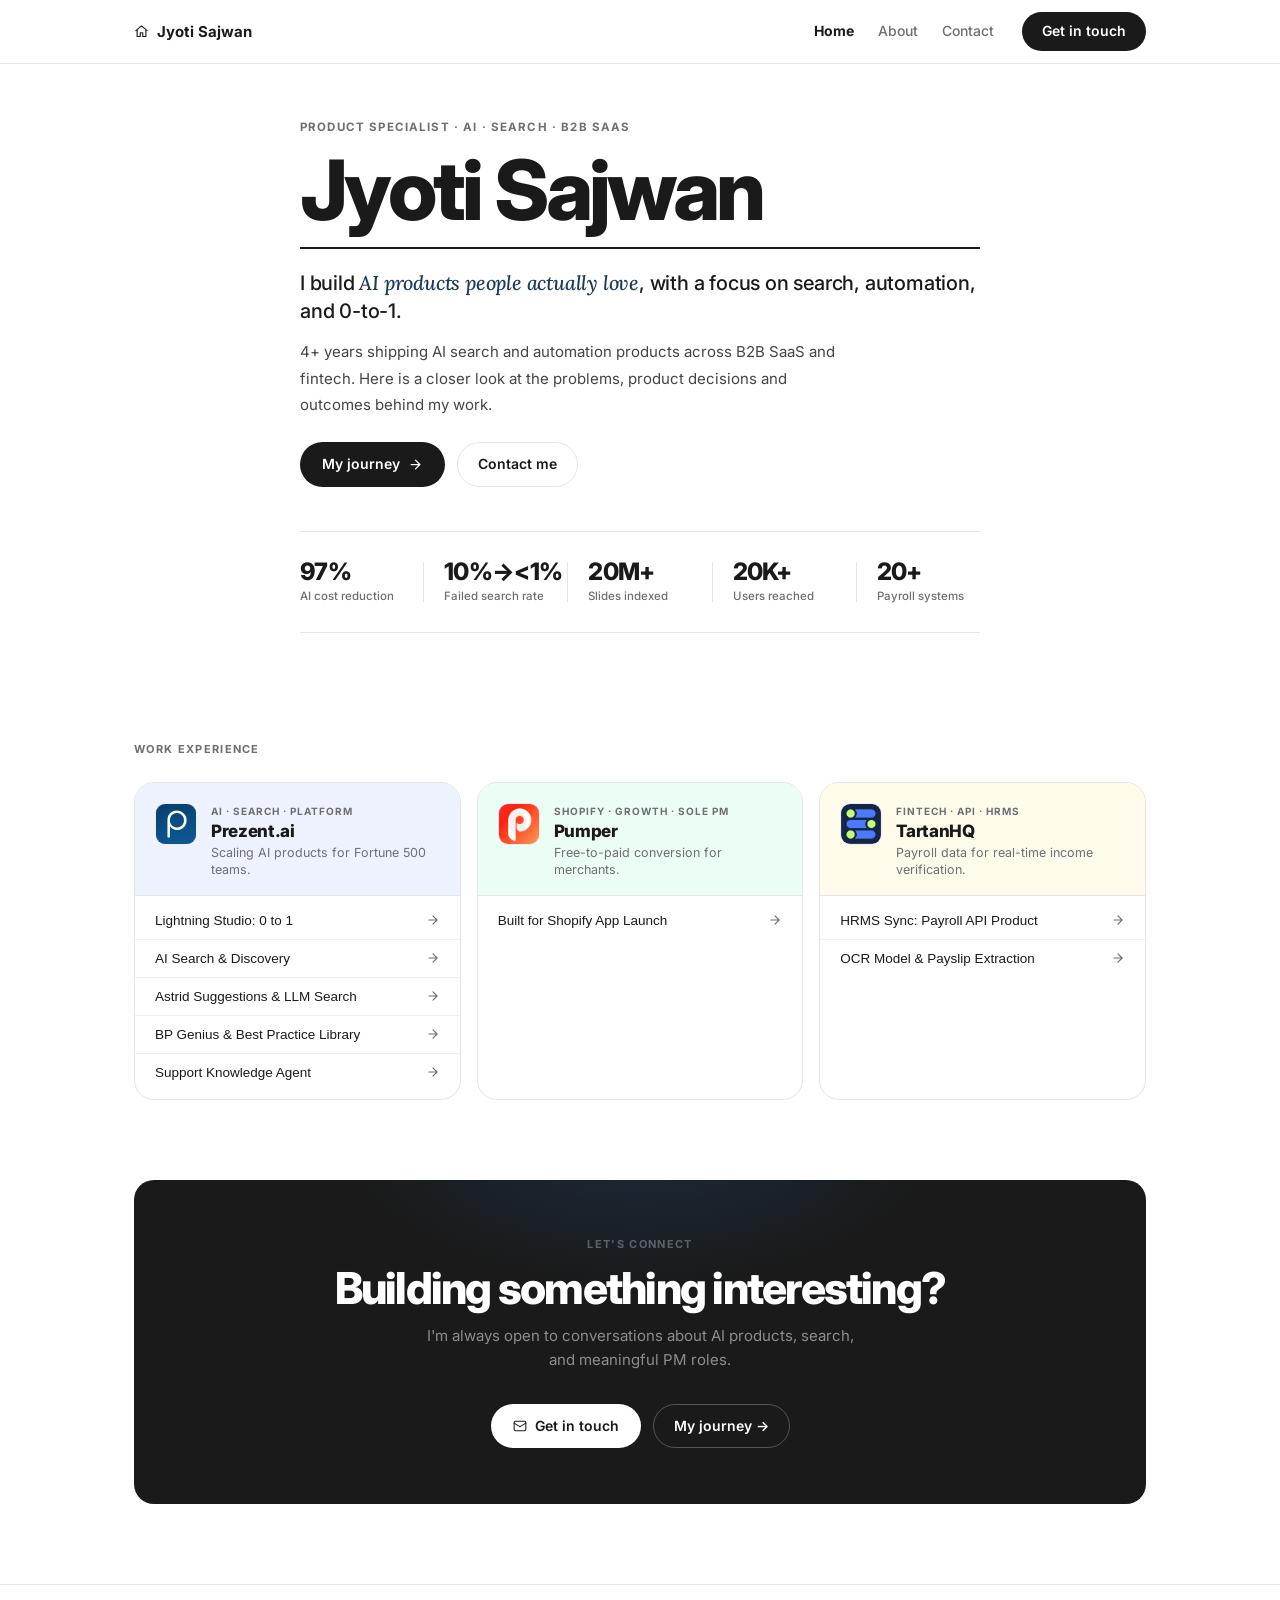
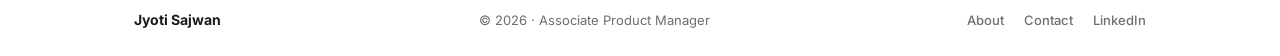
==== commit b9c6e71a: "testing" ====
--- a/index.html
+++ b/index.html
@@ -4,7 +4,7 @@
   <meta charset="UTF-8" />
   <meta name="viewport" content="width=device-width, initial-scale=1.0" />
   <title>Jyoti Sajwan | Product Manager</title>
-  <meta name="description" content="Product professional with 4+ years of experience across AI products, search, automation, B2B SaaS and fintech. Selected work and experience." />
+  <meta name="description" content="Product professional with 45+ years of experience across AI products, search, automation, B2B SaaS and fintech. Selected work and experience." />
   <link rel="preconnect" href="https://fonts.googleapis.com" />
   <link rel="preconnect" href="https://fonts.gstatic.com" crossorigin />
   <link href="https://fonts.googleapis.com/css2?family=Inter:ital,wght@0,300;0,400;0,500;0,600;0,700;0,800;0,900;1,400&family=Lora:ital,wght@1,400;1,500;1,600&display=swap" rel="stylesheet" />
--- a/style.css
+++ b/style.css
@@ -846,3 +846,37 @@
 .company-site-link { color: inherit; text-decoration: none; text-underline-offset: 3px; }
 .company-site-link:hover, .company-site-link:focus-visible { text-decoration: underline; }
 .company-site-link:focus-visible { outline: 2px solid currentColor; outline-offset: 3px; border-radius: 2px; }
+
+
+/* ══════════════════════════════
+   PHONE COMPATIBILITY
+   Everything here is scoped to small screens only, so the laptop/desktop
+   layout above is untouched.
+══════════════════════════════ */
+
+/* iOS Safari inflates text after rotating to landscape; keep sizes as designed. */
+html { -webkit-text-size-adjust: 100%; text-size-adjust: 100%; }
+
+@media (max-width: 860px) {
+  /* Grid items default to min-width:auto, so long unbreakable text (email,
+     LinkedIn URL) could widen the single column past a narrow screen. */
+  .contact-layout > * { min-width: 0; }
+}
+
+@media (max-width: 640px) {
+  /* .hero is a column flexbox and .container centres itself with auto margins,
+     so it shrink-wrapped to its widest child and stretched the whole page
+     wider than the screen. Pin it to the screen width. */
+  .hero > .container { width: 100%; }
+
+  /* Stat strip: let each stat size to its content (no overlap), keep the
+     strip horizontally scrollable. */
+  .impact-item { flex: 0 0 auto; }
+  .imp-num { white-space: nowrap; }
+
+  /* iOS Safari zooms the page in when a field under 16px is focused. */
+  .field input, .field textarea { font-size: 16px; }
+
+  /* Give the open menu a bottom edge so it doesn't blend into the page. */
+  .mobile-nav { border-bottom: 1px solid var(--border); box-shadow: 0 10px 24px rgba(0,0,0,.08); }
+}
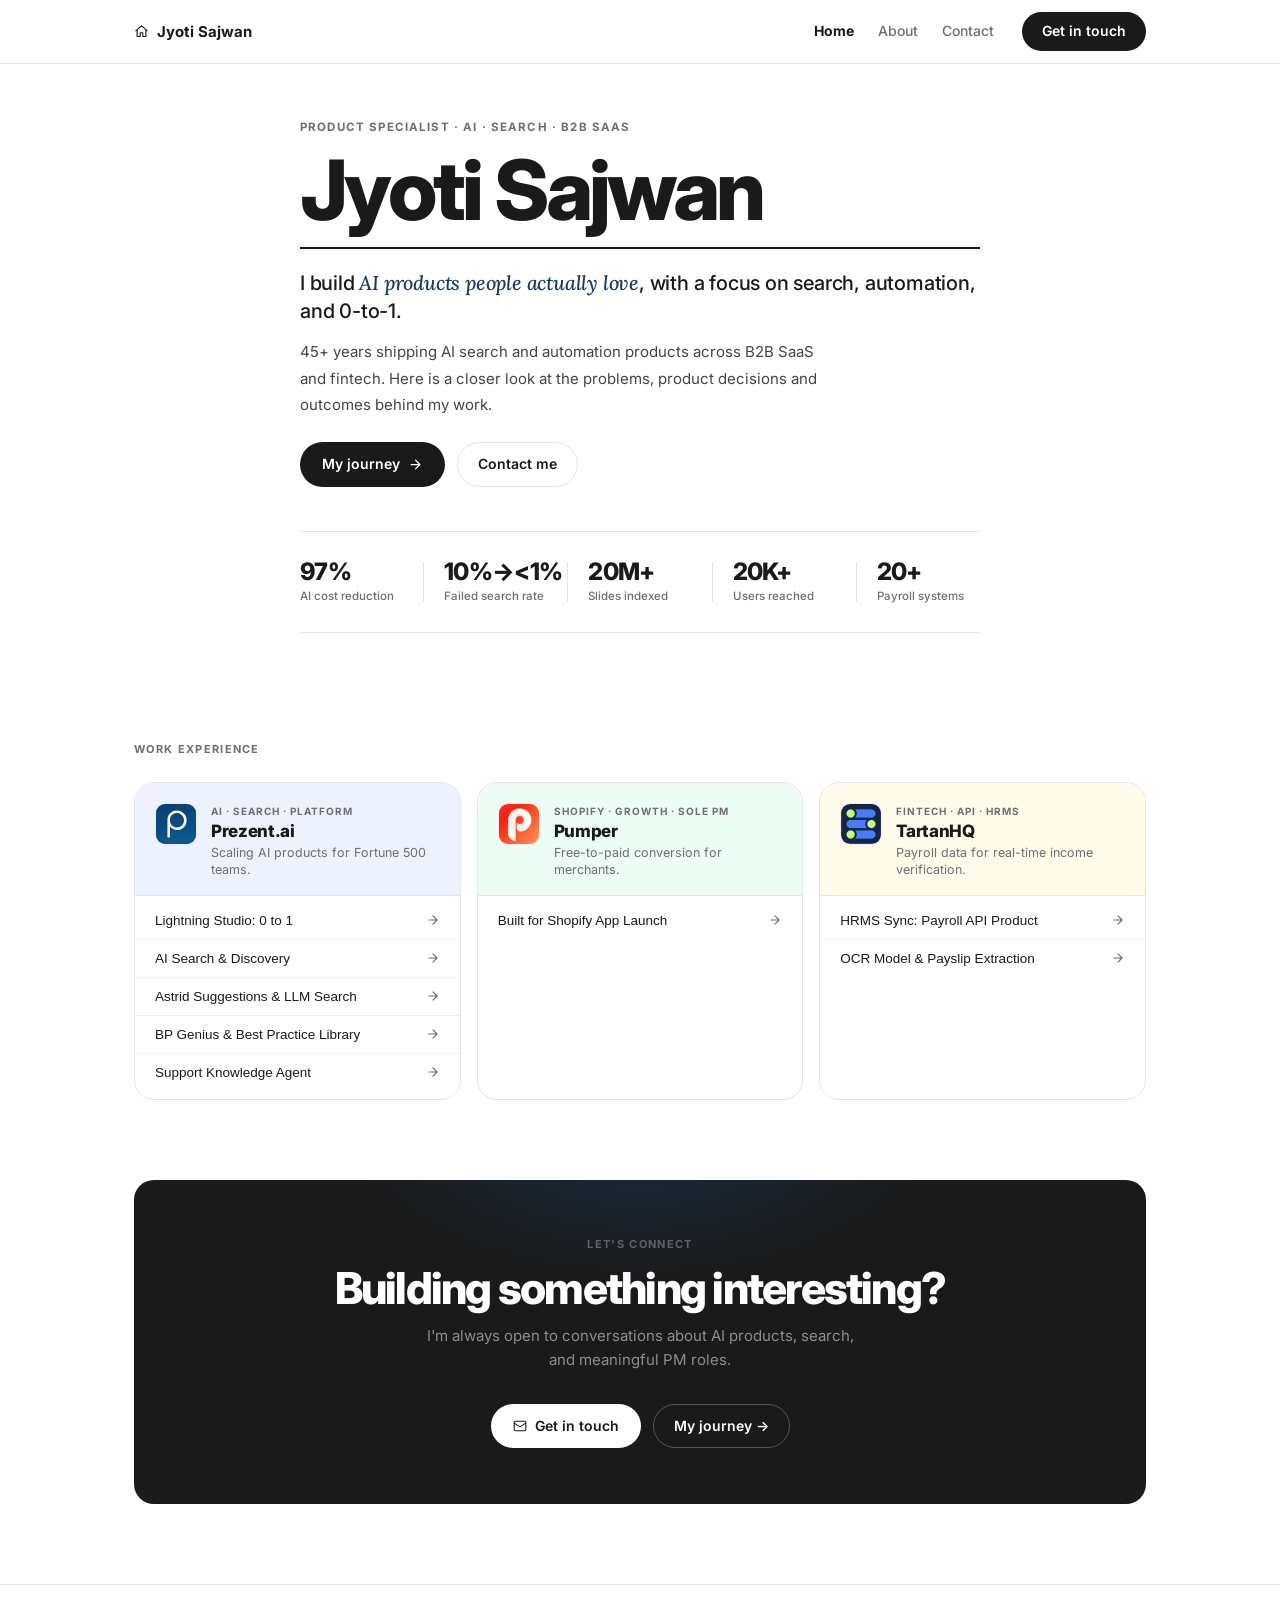
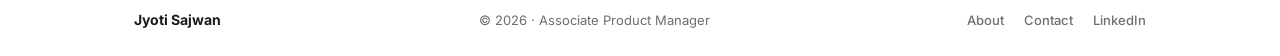
==== commit 4b1a63c8: "testing" ====
--- a/index.html
+++ b/index.html
@@ -4,7 +4,7 @@
   <meta charset="UTF-8" />
   <meta name="viewport" content="width=device-width, initial-scale=1.0" />
   <title>Jyoti Sajwan | Product Manager</title>
-  <meta name="description" content="Product professional with 45+ years of experience across AI products, search, automation, B2B SaaS and fintech. Selected work and experience." />
+  <meta name="description" content="Product professional with 4+ years of experience across AI products, search, automation, B2B SaaS and fintech. Selected work and experience." />
   <link rel="preconnect" href="https://fonts.googleapis.com" />
   <link rel="preconnect" href="https://fonts.gstatic.com" crossorigin />
   <link href="https://fonts.googleapis.com/css2?family=Inter:ital,wght@0,300;0,400;0,500;0,600;0,700;0,800;0,900;1,400&family=Lora:ital,wght@1,400;1,500;1,600&display=swap" rel="stylesheet" />
@@ -68,7 +68,7 @@
             I build <em>AI products people actually love</em>, with a focus on search, automation, and 0-to-1.
           </p>
           <p class="hero-bio">
-            4+ years shipping AI search and automation products across B2B SaaS and fintech.
+            45+ years shipping AI search and automation products across B2B SaaS and fintech.
             Here is a closer look at the problems, product decisions and outcomes behind my work.
           </p>
 
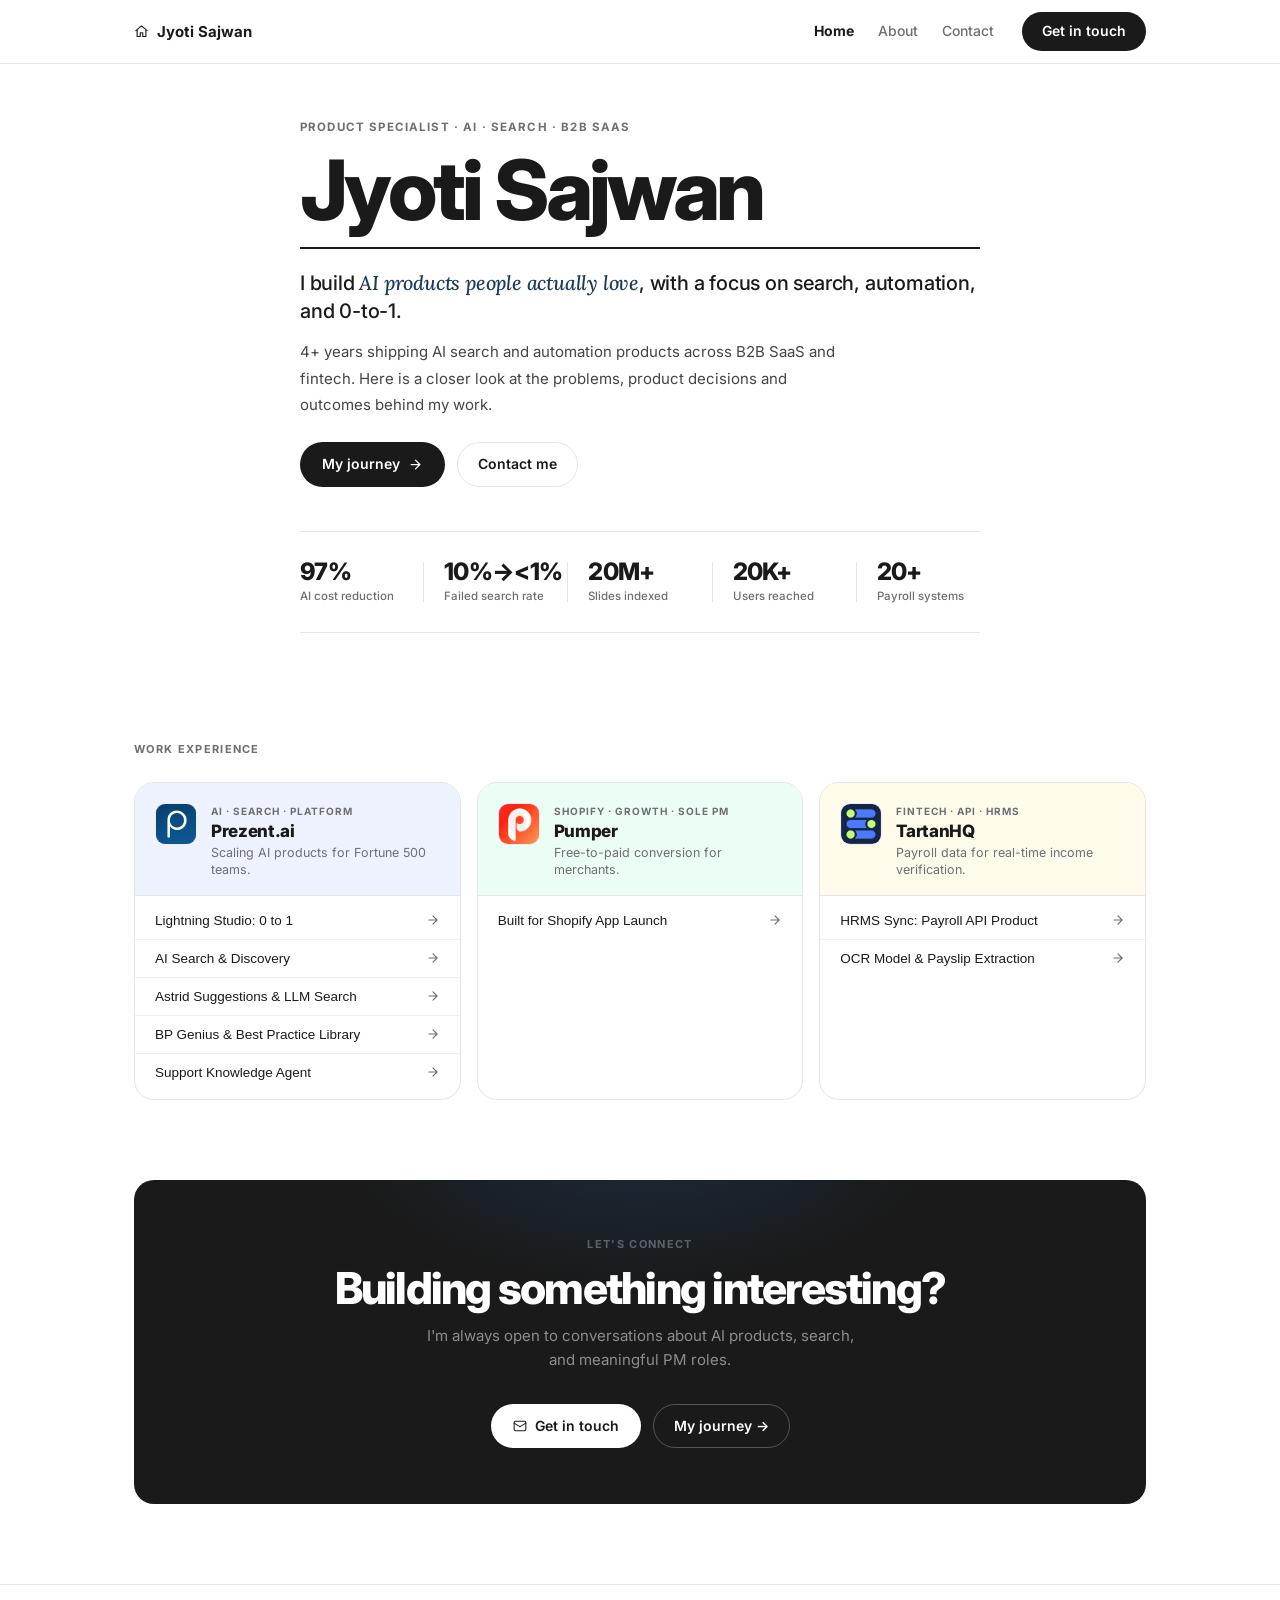
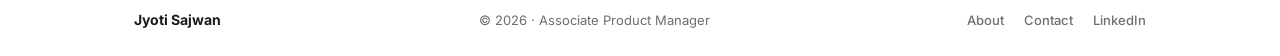
==== commit 6f537cc9: "testing" ====
--- a/index.html
+++ b/index.html
@@ -68,7 +68,7 @@
             I build <em>AI products people actually love</em>, with a focus on search, automation, and 0-to-1.
           </p>
           <p class="hero-bio">
-            45+ years shipping AI search and automation products across B2B SaaS and fintech.
+            4+ years shipping AI search and automation products across B2B SaaS and fintech.
             Here is a closer look at the problems, product decisions and outcomes behind my work.
           </p>
 
